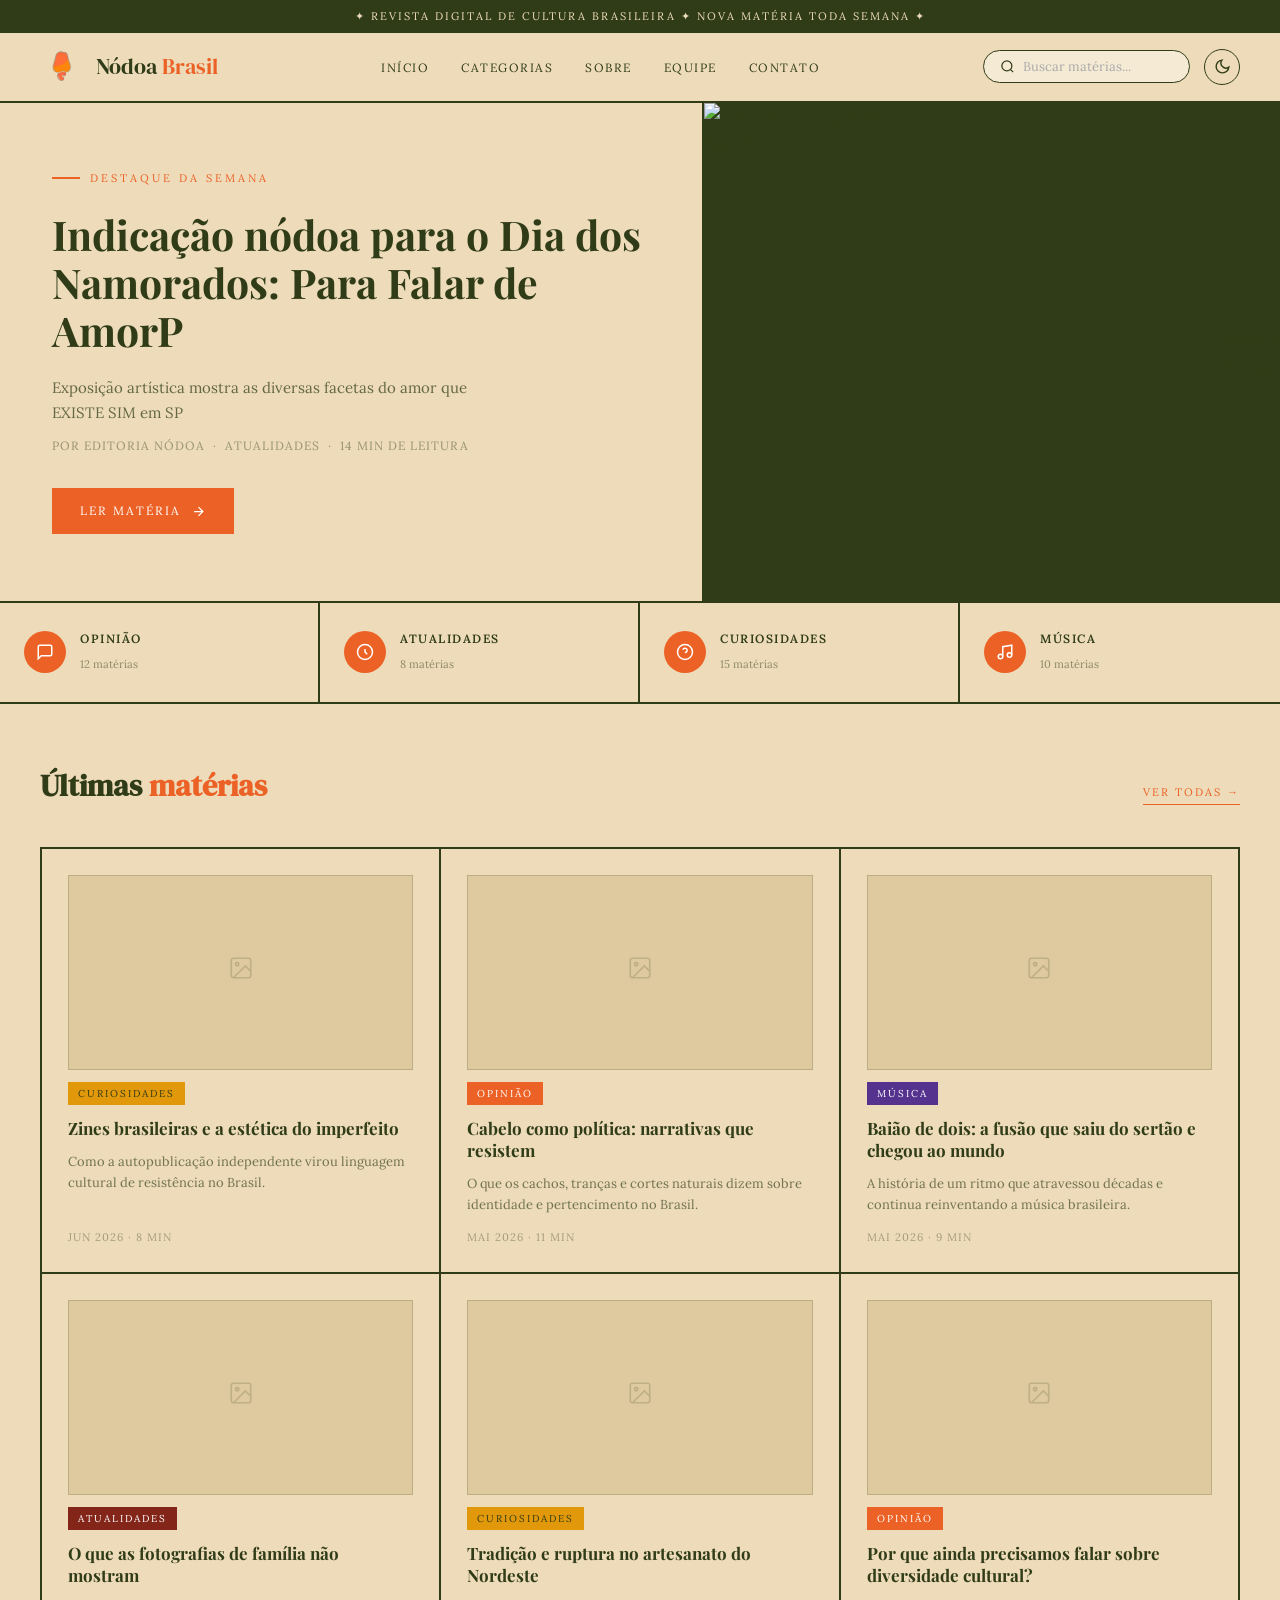
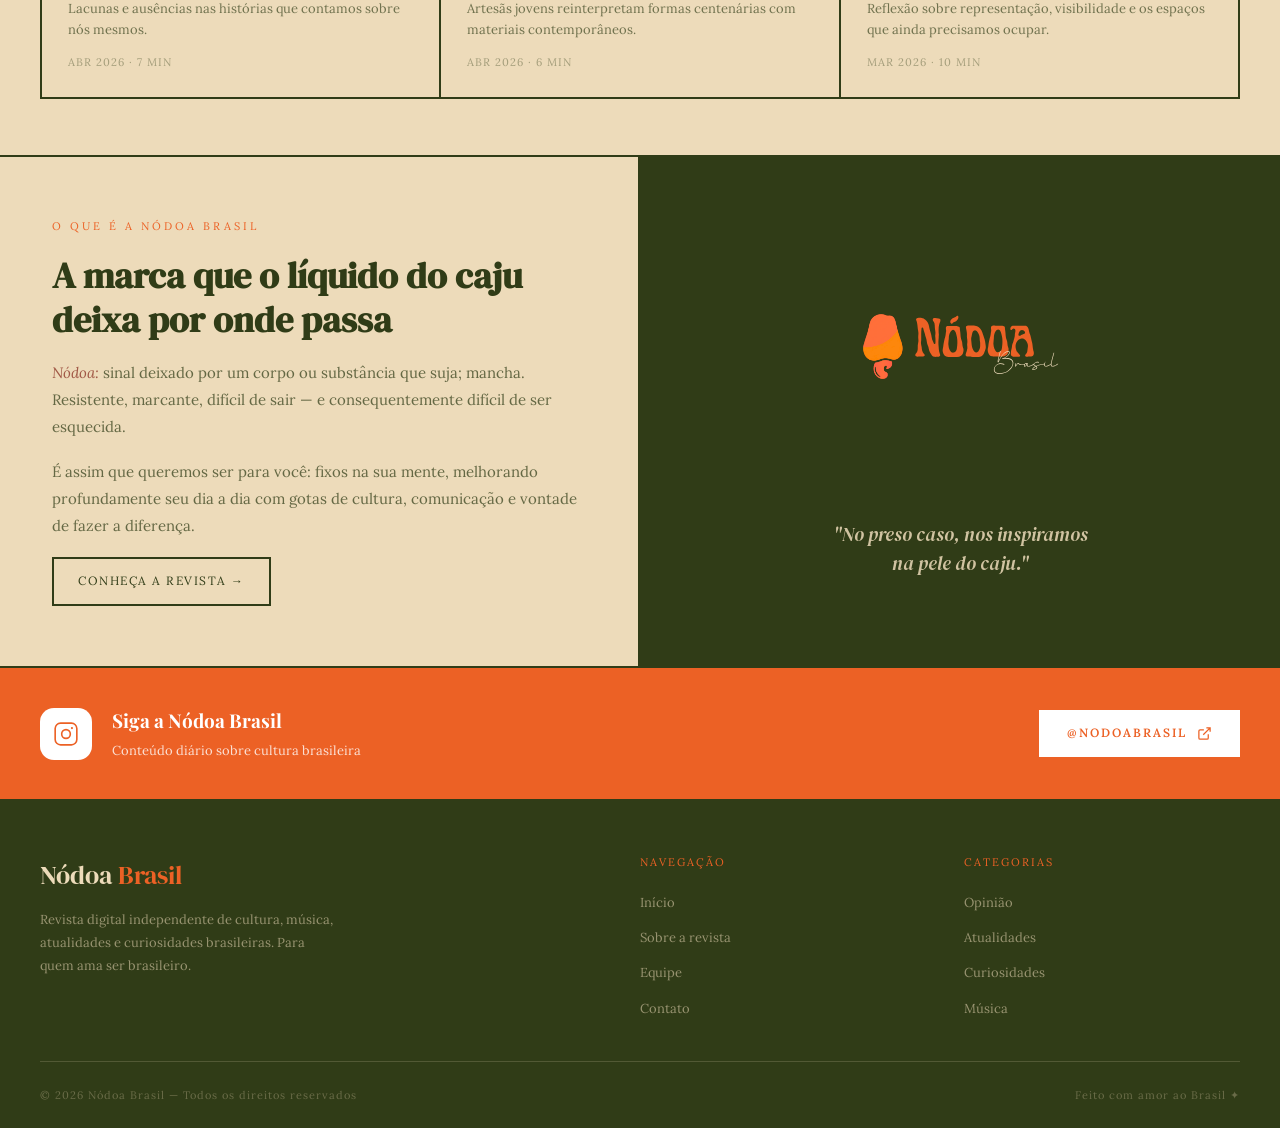
==== index.html @ c0ca0b56 "second" ====
<!DOCTYPE html>
<html lang="pt-BR">
<head>
  <meta charset="UTF-8" />
  <meta name="viewport" content="width=device-width, initial-scale=1.0" />
  <title>Nódoa Brasil</title>
  <meta name="description" content="Nódoa Brasil — revista digital de cultura, música, atualidades e curiosidades brasileiras." />

  <link rel="preconnect" href="https://fonts.googleapis.com" />
  <link rel="preconnect" href="https://fonts.gstatic.com" crossorigin />
  <link href="https://fonts.googleapis.com/css2?family=Playfair+Display:ital,wght@0,700;1,400&family=DM+Serif+Display:ital@0;1&family=Lora:ital,wght@0,400;0,600;1,400&display=swap" rel="stylesheet" />

  <style>
    :root {
      --creme:     #eddbba;
      --verde:     #303c17;
      --laranja:   #ec6125;
      --vinho:     #832519;
      --mostarda:  #e2980b;
      --roxo:      #54328e;
      --card-bg:   #f5ead4;
      --creme-esc: #dfc99e;

      --bg:   var(--creme);
      --text: var(--verde);

      --font-display: 'DM Serif Display', serif;
      --font-title:   'Playfair Display', serif;
      --font-body:    'Lora', serif;
    }

    [data-theme="dark"] {
      --bg:      #1a1f0e;
      --text:    #eddbba;
      --card-bg: #252b14;
      --creme-esc: #2e3518;
    }

    *, *::before, *::after { box-sizing: border-box; margin: 0; padding: 0; }
    html { scroll-behavior: smooth; }

    body {
      background: var(--bg);
      color: var(--text);
      font-family: var(--font-body);
      line-height: 1.7;
      transition: background 0.3s, color 0.3s;
    }

    a { color: inherit; text-decoration: none; }
    img { max-width: 100%; display: block; }

    /* ── TOP BAR ── */
    .top-bar {
      background: var(--verde);
      color: var(--creme);
      text-align: center;
      padding: 7px 20px;
      font-size: 11px;
      letter-spacing: 2px;
      text-transform: uppercase;
    }
    [data-theme="dark"] .top-bar { background: #0d1008; }

    /* ── NAVBAR ── */
    .navbar {
      background: var(--bg);
      border-bottom: 2px solid var(--verde);
      padding: 0 40px;
      height: 70px;
      display: flex;
      align-items: center;
      justify-content: space-between;
      position: sticky;
      top: 0;
      z-index: 100;
      transition: background 0.3s;
    }

    .nav-logo {
      display: flex;
      align-items: center;
      gap: 12px;
    }

    .nav-logo svg { width: 42px; height: 42px; flex-shrink: 0; }

    .nav-logo-text {
      font-family: var(--font-display);
      font-size: 22px;
      color: var(--text);
      transition: color 0.3s;
    }
    .nav-logo-text span { color: var(--laranja); }

    .nav-links {
      display: flex;
      gap: 32px;
      list-style: none;
    }
    .nav-links a {
      font-size: 12px;
      letter-spacing: 1.5px;
      text-transform: uppercase;
      color: var(--text);
      position: relative;
      padding-bottom: 3px;
      transition: color 0.2s;
    }
    .nav-links a::after {
      content: '';
      position: absolute;
      bottom: 0; left: 0;
      width: 0; height: 2px;
      background: var(--laranja);
      transition: width 0.3s;
    }
    .nav-links a:hover { color: var(--laranja); }
    .nav-links a:hover::after { width: 100%; }

    .nav-right { display: flex; align-items: center; gap: 14px; }

    .search-wrap {
      display: flex;
      align-items: center;
      gap: 8px;
      background: var(--card-bg);
      border: 1.5px solid var(--verde);
      border-radius: 24px;
      padding: 7px 16px;
      transition: border-color 0.2s;
    }
    .search-wrap:focus-within { border-color: var(--laranja); }
    .search-wrap svg { width: 15px; height: 15px; stroke: var(--text); flex-shrink: 0; }
    .search-wrap input {
      background: transparent;
      border: none;
      outline: none;
      font-family: var(--font-body);
      font-size: 13px;
      color: var(--text);
      width: 150px;
    }
    .search-wrap input::placeholder { color: #aaa; }

    .theme-btn {
      background: none;
      border: 1.5px solid var(--text);
      border-radius: 50%;
      width: 36px; height: 36px;
      display: flex; align-items: center; justify-content: center;
      cursor: pointer;
      color: var(--text);
      transition: background 0.2s, color 0.2s;
    }
    .theme-btn:hover { background: var(--verde); color: var(--creme); border-color: var(--verde); }
    [data-theme="dark"] .theme-btn:hover { background: var(--creme); color: var(--verde); border-color: var(--creme); }

    /* ── HERO ── */
    .hero {
      display: grid;
      grid-template-columns: 55% 45%;
      border-bottom: 2px solid var(--verde);
      min-height: 500px;
    }

    .hero-content {
      padding: 64px 52px;
      display: flex;
      flex-direction: column;
      justify-content: center;
      border-right: 2px solid var(--verde);
    }

    .hero-tag {
      display: inline-flex;
      align-items: center;
      gap: 10px;
      font-size: 11px;
      letter-spacing: 3px;
      text-transform: uppercase;
      color: var(--laranja);
      margin-bottom: 22px;
    }
    .hero-tag::before {
      content: '';
      width: 28px; height: 2px;
      background: var(--laranja);
      display: block;
    }

    .hero-title {
      font-family: var(--font-title);
      font-size: clamp(26px, 3.2vw, 44px);
      font-weight: 700;
      line-height: 1.18;
      margin-bottom: 20px;
    }

    .hero-excerpt {
      font-size: 15px;
      opacity: 0.72;
      max-width: 460px;
      margin-bottom: 10px;
    }

    .hero-meta {
      font-size: 12px;
      letter-spacing: 1px;
      text-transform: uppercase;
      opacity: 0.45;
      margin-bottom: 32px;
    }

    .btn-ler {
      display: inline-flex;
      align-items: center;
      gap: 10px;
      background: var(--laranja);
      color: #fff;
      font-size: 12px;
      letter-spacing: 2px;
      text-transform: uppercase;
      padding: 13px 28px;
      align-self: flex-start;
      transition: background 0.2s, transform 0.15s;
    }
    .btn-ler svg { width: 15px; height: 15px; stroke: #fff; transition: transform 0.2s; }
    .btn-ler:hover { background: var(--vinho); transform: translateY(-2px); }
    .btn-ler:hover svg { transform: translateX(4px); }

    .hero-image {
      background: var(--verde);
      display: flex;
      align-items: center;
      justify-content: center;
      min-height: 380px;
      overflow: hidden;
      position: relative;
    }
    .hero-image img { width: 100%; height: 100%; object-fit: cover; }
    .hero-placeholder {
      display: flex;
      flex-direction: column;
      align-items: center;
      gap: 10px;
      color: var(--creme);
      opacity: 0.25;
      font-size: 12px;
      letter-spacing: 1px;
    }
    .hero-placeholder svg { width: 44px; height: 44px; stroke: currentColor; }

    /* ── CATEGORIAS ── */
    .categorias {
      display: grid;
      grid-template-columns: repeat(4, 1fr);
      border-bottom: 2px solid var(--verde);
    }

    .cat-item {
      display: flex;
      align-items: center;
      gap: 14px;
      padding: 26px 24px;
      border-right: 2px solid var(--verde);
      transition: background 0.2s, color 0.2s;
      cursor: pointer;
    }
    .cat-item:last-child { border-right: none; }
    .cat-item:hover { background: var(--verde); color: var(--creme); }
    .cat-item:hover .cat-icon { background: var(--laranja); }

    .cat-icon {
      width: 42px; height: 42px;
      border-radius: 50%;
      background: var(--laranja);
      display: flex; align-items: center; justify-content: center;
      flex-shrink: 0;
      transition: background 0.2s;
    }
    .cat-icon svg { width: 18px; height: 18px; stroke: #fff; fill: none; }

    .cat-nome {
      font-size: 12px;
      font-weight: 600;
      letter-spacing: 1.5px;
      text-transform: uppercase;
      display: block;
    }
    .cat-qtd { font-size: 11px; opacity: 0.5; }

    /* ── GRID MATÉRIAS ── */
    .materias-sec {
      padding: 56px 40px;
      border-bottom: 2px solid var(--verde);
    }

    .sec-header {
      display: flex;
      align-items: baseline;
      justify-content: space-between;
      margin-bottom: 36px;
    }
    .sec-title {
      font-family: var(--font-display);
      font-size: 30px;
    }
    .sec-title span { color: var(--laranja); }
    .sec-ver {
      font-size: 11px;
      letter-spacing: 2px;
      text-transform: uppercase;
      color: var(--laranja);
      border-bottom: 1px solid var(--laranja);
      padding-bottom: 2px;
    }
    .sec-ver:hover { color: var(--vinho); border-color: var(--vinho); }

    .grid-materias {
      display: grid;
      grid-template-columns: repeat(3, 1fr);
      gap: 2px;
      background: var(--verde);
      border: 2px solid var(--verde);
    }

    .card {
      background: var(--bg);
      padding: 26px;
      display: flex;
      flex-direction: column;
      gap: 12px;
      transition: background 0.2s;
    }
    .card:hover { background: var(--card-bg); }

    .card-img {
      width: 100%;
      aspect-ratio: 16/9;
      background: var(--creme-esc);
      border: 1.5px solid rgba(48,60,23,0.2);
      display: flex; align-items: center; justify-content: center;
      overflow: hidden;
    }
    [data-theme="dark"] .card-img { border-color: #3a4520; }
    .card-img img { width: 100%; height: 100%; object-fit: cover; }
    .card-img-ph { opacity: 0.18; }
    .card-img-ph svg { width: 26px; height: 26px; stroke: var(--text); }

    .tag {
      display: inline-block;
      font-size: 10px;
      letter-spacing: 2px;
      text-transform: uppercase;
      padding: 3px 10px;
      align-self: flex-start;
    }
    .tag-op  { background: var(--laranja);  color: #fff; }
    .tag-at  { background: var(--vinho);    color: #fff; }
    .tag-cu  { background: var(--mostarda); color: var(--verde); }
    .tag-mu  { background: var(--roxo);     color: #fff; }

    .card-titulo {
      font-family: var(--font-title);
      font-size: 17px;
      font-weight: 700;
      line-height: 1.3;
    }
    .card-exc {
      font-size: 13px;
      opacity: 0.65;
      line-height: 1.65;
    }
    .card-meta {
      font-size: 11px;
      letter-spacing: 1px;
      text-transform: uppercase;
      opacity: 0.38;
      margin-top: auto;
    }

    /* ── SOBRE ── */
    .sobre-sec {
      display: grid;
      grid-template-columns: 1fr 1fr;
      border-bottom: 2px solid var(--verde);
    }

    .sobre-content {
      padding: 60px 52px;
      border-right: 2px solid var(--verde);
      display: flex;
      flex-direction: column;
      justify-content: center;
      gap: 18px;
    }

    .sobre-label {
      font-size: 11px;
      letter-spacing: 3px;
      text-transform: uppercase;
      color: var(--laranja);
    }

    .sobre-titulo {
      font-family: var(--font-display);
      font-size: clamp(24px, 2.8vw, 36px);
      line-height: 1.22;
    }

    .sobre-texto {
      font-size: 15px;
      line-height: 1.8;
      opacity: 0.72;
    }
    .sobre-texto em { font-style: italic; color: var(--vinho); opacity: 1; }

    .btn-sobre {
      display: inline-flex;
      align-items: center;
      gap: 8px;
      border: 2px solid var(--verde);
      color: var(--text);
      font-size: 12px;
      letter-spacing: 1.5px;
      text-transform: uppercase;
      padding: 12px 24px;
      align-self: flex-start;
      transition: background 0.2s, color 0.2s;
    }
    .btn-sobre:hover { background: var(--verde); color: var(--creme); }

    .sobre-visual {
      background: var(--verde);
      display: flex;
      align-items: center;
      justify-content: center;
      padding: 56px;
      flex-direction: column;
      gap: 24px;
    }

    .caju-grande { width: 130px; }

    .sobre-frase {
      font-family: var(--font-display);
      font-style: italic;
      font-size: 19px;
      color: var(--creme);
      text-align: center;
      max-width: 280px;
      line-height: 1.5;
      opacity: 0.85;
    }

    /* ── INSTAGRAM ── */
    .insta-sec {
      background: var(--laranja);
      padding: 36px 40px;
      display: flex;
      align-items: center;
      justify-content: space-between;
      border-bottom: 2px solid var(--verde);
    }

    .insta-esq {
      display: flex;
      align-items: center;
      gap: 20px;
    }

    .insta-icone {
      width: 52px; height: 52px;
      background: #fff;
      border-radius: 14px;
      display: flex; align-items: center; justify-content: center;
      flex-shrink: 0;
    }
    .insta-icone svg { width: 26px; height: 26px; stroke: var(--laranja); fill: none; }

    .insta-titulo {
      font-family: var(--font-title);
      font-size: 19px;
      color: #fff;
      display: block;
    }
    .insta-sub {
      font-size: 13px;
      color: rgba(255,255,255,0.8);
    }

    .btn-insta {
      display: inline-flex;
      align-items: center;
      gap: 10px;
      background: #fff;
      color: var(--laranja);
      font-size: 12px;
      font-weight: 600;
      letter-spacing: 2px;
      text-transform: uppercase;
      padding: 13px 28px;
      transition: background 0.2s, color 0.2s;
    }
    .btn-insta svg { width: 15px; height: 15px; stroke: currentColor; }
    .btn-insta:hover { background: var(--verde); color: #fff; }

    /* ── FOOTER ── */
    footer {
      background: var(--verde);
      color: var(--creme);
      padding: 52px 40px 24px;
    }

    .footer-grid {
      display: grid;
      grid-template-columns: 2fr 1fr 1fr;
      gap: 48px;
      padding-bottom: 40px;
      border-bottom: 1px solid rgba(237,219,186,0.18);
      margin-bottom: 24px;
    }

    .footer-logo {
      font-family: var(--font-display);
      font-size: 26px;
      margin-bottom: 12px;
    }
    .footer-logo span { color: var(--laranja); }

    .footer-desc {
      font-size: 13px;
      color: rgba(237,219,186,0.55);
      line-height: 1.75;
      max-width: 300px;
    }

    .footer-col h4 {
      font-size: 11px;
      letter-spacing: 2px;
      text-transform: uppercase;
      color: var(--laranja);
      margin-bottom: 16px;
      font-weight: normal;
    }

    .footer-col ul { list-style: none; display: flex; flex-direction: column; gap: 8px; }
    .footer-col a { font-size: 13px; color: rgba(237,219,186,0.55); transition: color 0.2s; }
    .footer-col a:hover { color: var(--creme); }

    .footer-bottom {
      display: flex;
      justify-content: space-between;
      font-size: 11px;
      color: rgba(237,219,186,0.3);
      letter-spacing: 1px;
    }

    /* ── ANIMAÇÕES ── */
    .fadein {
      opacity: 0;
      transform: translateY(18px);
      animation: up 0.55s ease forwards;
    }
    .fadein:nth-child(2) { animation-delay: 0.1s; }
    .fadein:nth-child(3) { animation-delay: 0.2s; }
    .fadein:nth-child(4) { animation-delay: 0.3s; }
    .fadein:nth-child(5) { animation-delay: 0.4s; }
    .fadein:nth-child(6) { animation-delay: 0.5s; }

    @keyframes up { to { opacity:1; transform: translateY(0); } }

    /* ── RESPONSIVO ── */
    @media (max-width: 860px) {
      .navbar { padding: 0 20px; }
      .nav-links { display: none; }
      .hero { grid-template-columns: 1fr; }
      .hero-content { border-right: none; border-bottom: 2px solid var(--verde); padding: 40px 24px; }
      .hero-image { min-height: 260px; }
      .categorias { grid-template-columns: 1fr 1fr; }
      .cat-item:nth-child(2) { border-right: none; }
      .cat-item:nth-child(3) { border-top: 2px solid var(--verde); }
      .cat-item:nth-child(4) { border-top: 2px solid var(--verde); border-right: none; }
      .materias-sec { padding: 40px 20px; }
      .grid-materias { grid-template-columns: 1fr; }
      .sobre-sec { grid-template-columns: 1fr; }
      .sobre-content { border-right: none; border-bottom: 2px solid var(--verde); padding: 40px 24px; }
      .sobre-visual { padding: 40px; }
      .insta-sec { flex-direction: column; gap: 20px; text-align: center; }
      .insta-esq { flex-direction: column; }
      .footer-grid { grid-template-columns: 1fr; gap: 28px; }
      .footer-bottom { flex-direction: column; gap: 6px; }
    }
  </style>
</head>

<body>

  <div class="top-bar">✦ Revista digital de cultura brasileira ✦ Nova matéria toda semana ✦</div>

  <nav class="navbar" role="navigation" aria-label="Navegação principal">
    <a href="index.html" class="nav-logo" aria-label="Nódoa Brasil — página inicial">
      <img src="logo-caju.svg" alt="" aria-hidden="true" width="44" height="44" style="border-radius:7px; flex-shrink:0;" />
      <span class="nav-logo-text">Nódoa <span>Brasil</span></span>
    </a>

    <ul class="nav-links">
      <li><a href="index.html">Início</a></li>
      <li><a href="categorias.html">Categorias</a></li>
      <li><a href="sobre.html">Sobre</a></li>
      <li><a href="equipe.html">Equipe</a></li>
      <li><a href="contato.html">Contato</a></li>
    </ul>

    <div class="nav-right">
      <div class="search-wrap" role="search">
        <svg viewBox="0 0 24 24" fill="none" stroke-width="2" aria-hidden="true"><circle cx="11" cy="11" r="8"/><path d="M21 21l-4.35-4.35"/></svg>
        <input type="search" placeholder="Buscar matérias..." aria-label="Buscar matérias" id="searchInput" />
      </div>
      <button class="theme-btn" id="themeBtn" aria-label="Alternar modo claro e escuro">
        <svg id="themeIcon" viewBox="0 0 24 24" fill="none" width="17" height="17" stroke="currentColor" stroke-width="2" aria-hidden="true">
          <path d="M21 12.79A9 9 0 1111.21 3 7 7 0 0021 12.79z"/>
        </svg>
      </button>
    </div>
  </nav>

  <main>

    <!-- HERO -->
    <section class="hero" aria-label="Matéria em destaque">
      <div class="hero-content">
        <span class="hero-tag">Destaque da semana</span>
        <h1 class="hero-title">Indicação nódoa para o Dia dos Namorados: Para Falar de AmorP</h1>
        <p class="hero-excerpt">Exposição artística mostra as diversas facetas do amor que EXISTE SIM em SP</p>
        <p class="hero-meta">Por Editoria Nódoa &nbsp;·&nbsp; Atualidades &nbsp;·&nbsp; 14 min de leitura</p>
        <a href="materia.html" class="btn-ler">
          Ler matéria
          <svg viewBox="0 0 24 24" fill="none" stroke-width="2" aria-hidden="true"><path d="M5 12h14M12 5l7 7-7 7"/></svg>
        </a>
      </div>
      <div class="hero-image" aria-label="Imagem da matéria destaque">
        <!--
          Para adicionar sua imagem, substitua o bloco abaixo por:
          <img src="imagens/destaque.jpg" alt="Descrição da imagem" />
        -->
        <img src="exposicao.jpg" alt="Obra flutuante presente na Exposição" />
          <svg viewBox="0 0 24 24" fill="none" stroke-width="1.5"><rect x="3" y="3" width="18" height="18" rx="2"/><circle cx="8.5" cy="8.5" r="1.5"/><path d="M21 15l-5-5L5 21"/></svg>
          <span>Imagem de capa</span>
        </div>
      </div>
    </section>

    <!-- CATEGORIAS -->
    <nav class="categorias" aria-label="Categorias">
      <a href="categoria-opiniao.html" class="cat-item">
        <div class="cat-icon" aria-hidden="true">
          <svg viewBox="0 0 24 24" stroke-width="2"><path d="M21 15a2 2 0 01-2 2H7l-4 4V5a2 2 0 012-2h14a2 2 0 012 2z"/></svg>
        </div>
        <div>
          <span class="cat-nome">Opinião</span>
          <span class="cat-qtd">12 matérias</span>
        </div>
      </a>
      <a href="categoria-atualidades.html" class="cat-item">
        <div class="cat-icon" aria-hidden="true">
          <svg viewBox="0 0 24 24" stroke-width="2"><circle cx="12" cy="12" r="10"/><path d="M12 8v4l3 3"/></svg>
        </div>
        <div>
          <span class="cat-nome">Atualidades</span>
          <span class="cat-qtd">8 matérias</span>
        </div>
      </a>
      <a href="categoria-curiosidades.html" class="cat-item">
        <div class="cat-icon" aria-hidden="true">
          <svg viewBox="0 0 24 24" stroke-width="2"><circle cx="12" cy="12" r="10"/><path d="M9.09 9a3 3 0 015.83 1c0 2-3 3-3 3M12 17h.01"/></svg>
        </div>
        <div>
          <span class="cat-nome">Curiosidades</span>
          <span class="cat-qtd">15 matérias</span>
        </div>
      </a>
      <a href="categoria-musica.html" class="cat-item">
        <div class="cat-icon" aria-hidden="true">
          <svg viewBox="0 0 24 24" stroke-width="2"><path d="M9 18V5l12-2v13"/><circle cx="6" cy="18" r="3"/><circle cx="18" cy="16" r="3"/></svg>
        </div>
        <div>
          <span class="cat-nome">Música</span>
          <span class="cat-qtd">10 matérias</span>
        </div>
      </a>
    </nav>

    <!-- GRID DE MATÉRIAS -->
    <section class="materias-sec" aria-label="Últimas matérias">
      <div class="sec-header">
        <h2 class="sec-title">Últimas <span>matérias</span></h2>
        <a href="arquivo.html" class="sec-ver">Ver todas →</a>
      </div>
      <div class="grid-materias">

        <a href="materia.html" class="card fadein">
          <div class="card-img" aria-hidden="true">
            <!-- <img src="imagens/zines.jpg" alt="Zines espalhadas sobre mesa" /> -->
            <div class="card-img-ph"><svg viewBox="0 0 24 24" fill="none" stroke-width="1.5"><rect x="3" y="3" width="18" height="18" rx="2"/><circle cx="8.5" cy="8.5" r="1.5"/><path d="M21 15l-5-5L5 21"/></svg></div>
          </div>
          <span class="tag tag-cu">Curiosidades</span>
          <h3 class="card-titulo">Zines brasileiras e a estética do imperfeito</h3>
          <p class="card-exc">Como a autopublicação independente virou linguagem cultural de resistência no Brasil.</p>
          <p class="card-meta">Jun 2026 · 8 min</p>
        </a>

        <a href="materia.html" class="card fadein">
          <div class="card-img" aria-hidden="true">
            <div class="card-img-ph"><svg viewBox="0 0 24 24" fill="none" stroke-width="1.5"><rect x="3" y="3" width="18" height="18" rx="2"/><circle cx="8.5" cy="8.5" r="1.5"/><path d="M21 15l-5-5L5 21"/></svg></div>
          </div>
          <span class="tag tag-op">Opinião</span>
          <h3 class="card-titulo">Cabelo como política: narrativas que resistem</h3>
          <p class="card-exc">O que os cachos, tranças e cortes naturais dizem sobre identidade e pertencimento no Brasil.</p>
          <p class="card-meta">Mai 2026 · 11 min</p>
        </a>

        <a href="materia.html" class="card fadein">
          <div class="card-img" aria-hidden="true">
            <div class="card-img-ph"><svg viewBox="0 0 24 24" fill="none" stroke-width="1.5"><rect x="3" y="3" width="18" height="18" rx="2"/><circle cx="8.5" cy="8.5" r="1.5"/><path d="M21 15l-5-5L5 21"/></svg></div>
          </div>
          <span class="tag tag-mu">Música</span>
          <h3 class="card-titulo">Baião de dois: a fusão que saiu do sertão e chegou ao mundo</h3>
          <p class="card-exc">A história de um ritmo que atravessou décadas e continua reinventando a música brasileira.</p>
          <p class="card-meta">Mai 2026 · 9 min</p>
        </a>

        <a href="materia.html" class="card fadein">
          <div class="card-img" aria-hidden="true">
            <div class="card-img-ph"><svg viewBox="0 0 24 24" fill="none" stroke-width="1.5"><rect x="3" y="3" width="18" height="18" rx="2"/><circle cx="8.5" cy="8.5" r="1.5"/><path d="M21 15l-5-5L5 21"/></svg></div>
          </div>
          <span class="tag tag-at">Atualidades</span>
          <h3 class="card-titulo">O que as fotografias de família não mostram</h3>
          <p class="card-exc">Lacunas e ausências nas histórias que contamos sobre nós mesmos.</p>
          <p class="card-meta">Abr 2026 · 7 min</p>
        </a>

        <a href="materia.html" class="card fadein">
          <div class="card-img" aria-hidden="true">
            <div class="card-img-ph"><svg viewBox="0 0 24 24" fill="none" stroke-width="1.5"><rect x="3" y="3" width="18" height="18" rx="2"/><circle cx="8.5" cy="8.5" r="1.5"/><path d="M21 15l-5-5L5 21"/></svg></div>
          </div>
          <span class="tag tag-cu">Curiosidades</span>
          <h3 class="card-titulo">Tradição e ruptura no artesanato do Nordeste</h3>
          <p class="card-exc">Artesãs jovens reinterpretam formas centenárias com materiais contemporâneos.</p>
          <p class="card-meta">Abr 2026 · 6 min</p>
        </a>

        <a href="materia.html" class="card fadein">
          <div class="card-img" aria-hidden="true">
            <div class="card-img-ph"><svg viewBox="0 0 24 24" fill="none" stroke-width="1.5"><rect x="3" y="3" width="18" height="18" rx="2"/><circle cx="8.5" cy="8.5" r="1.5"/><path d="M21 15l-5-5L5 21"/></svg></div>
          </div>
          <span class="tag tag-op">Opinião</span>
          <h3 class="card-titulo">Por que ainda precisamos falar sobre diversidade cultural?</h3>
          <p class="card-exc">Reflexão sobre representação, visibilidade e os espaços que ainda precisamos ocupar.</p>
          <p class="card-meta">Mar 2026 · 10 min</p>
        </a>

      </div>
    </section>

    <!-- SOBRE -->
    <section class="sobre-sec" aria-label="Sobre a Nódoa Brasil">
      <div class="sobre-content">
        <span class="sobre-label">O que é a Nódoa Brasil</span>
        <h2 class="sobre-titulo">A marca que o líquido do caju deixa por onde passa</h2>
        <p class="sobre-texto">
          <em>Nódoa:</em> sinal deixado por um corpo ou substância que suja; mancha. Resistente, marcante, difícil de sair — e consequentemente difícil de ser esquecida.
        </p>
        <p class="sobre-texto">
          É assim que queremos ser para você: fixos na sua mente, melhorando profundamente seu dia a dia com gotas de cultura, comunicação e vontade de fazer a diferença.
        </p>
        <a href="sobre.html" class="btn-sobre">Conheça a revista →</a>
      </div>
      <div class="sobre-visual" aria-hidden="true">
        <img src="logo-completo.svg" alt="Logo Nódoa Brasil" style="width:200px; max-width:100%;" />
        <p class="sobre-frase">"No preso caso, nos inspiramos na pele do caju."</p>
      </div>
    </section>

    <!-- INSTAGRAM -->
    <section class="insta-sec" aria-label="Instagram da Nódoa Brasil">
      <div class="insta-esq">
        <div class="insta-icone" aria-hidden="true">
          <svg viewBox="0 0 24 24" stroke-width="1.5">
            <rect x="2" y="2" width="20" height="20" rx="5"/>
            <circle cx="12" cy="12" r="4"/>
            <circle cx="17.5" cy="6.5" r="1" fill="#ec6125" stroke="none"/>
          </svg>
        </div>
        <div>
          <strong class="insta-titulo">Siga a Nódoa Brasil</strong>
          <span class="insta-sub">Conteúdo diário sobre cultura brasileira</span>
        </div>
      </div>
      <a href="https://instagram.com/nodoabrasil" target="_blank" rel="noopener noreferrer" class="btn-insta">
        @nodoabrasil
        <svg viewBox="0 0 24 24" fill="none" stroke-width="2" aria-hidden="true"><path d="M18 13v6a2 2 0 01-2 2H5a2 2 0 01-2-2V8a2 2 0 012-2h6M15 3h6v6M10 14L21 3"/></svg>
      </a>
    </section>

  </main>

  <!-- FOOTER -->
  <footer role="contentinfo">
    <div class="footer-grid">
      <div>
        <div class="footer-logo">Nódoa <span>Brasil</span></div>
        <p class="footer-desc">Revista digital independente de cultura, música, atualidades e curiosidades brasileiras. Para quem ama ser brasileiro.</p>
      </div>
      <div class="footer-col">
        <h4>Navegação</h4>
        <ul>
          <li><a href="index.html">Início</a></li>
          <li><a href="sobre.html">Sobre a revista</a></li>
          <li><a href="equipe.html">Equipe</a></li>
          <li><a href="contato.html">Contato</a></li>
        </ul>
      </div>
      <div class="footer-col">
        <h4>Categorias</h4>
        <ul>
          <li><a href="categoria-opiniao.html">Opinião</a></li>
          <li><a href="categoria-atualidades.html">Atualidades</a></li>
          <li><a href="categoria-curiosidades.html">Curiosidades</a></li>
          <li><a href="categoria-musica.html">Música</a></li>
        </ul>
      </div>
    </div>
    <div class="footer-bottom">
      <span>© 2026 Nódoa Brasil — Todos os direitos reservados</span>
      <span>Feito com amor ao Brasil ✦</span>
    </div>
  </footer>

  <script>
    // Modo escuro
    const btn = document.getElementById('themeBtn');
    const icon = document.getElementById('themeIcon');
    const moon = '<path d="M21 12.79A9 9 0 1111.21 3 7 7 0 0021 12.79z"/>';
    const sun  = '<circle cx="12" cy="12" r="5"/><line x1="12" y1="1" x2="12" y2="3"/><line x1="12" y1="21" x2="12" y2="23"/><line x1="4.22" y1="4.22" x2="5.64" y2="5.64"/><line x1="18.36" y1="18.36" x2="19.78" y2="19.78"/><line x1="1" y1="12" x2="3" y2="12"/><line x1="21" y1="12" x2="23" y2="12"/><line x1="4.22" y1="19.78" x2="5.64" y2="18.36"/><line x1="18.36" y1="5.64" x2="19.78" y2="4.22"/>';

    if (localStorage.getItem('nodoa-theme') === 'dark') {
      document.documentElement.setAttribute('data-theme', 'dark');
      icon.innerHTML = sun;
    }

    btn.addEventListener('click', () => {
      const dark = document.documentElement.getAttribute('data-theme') === 'dark';
      if (dark) {
        document.documentElement.removeAttribute('data-theme');
        icon.innerHTML = moon;
        localStorage.setItem('nodoa-theme', 'light');
      } else {
        document.documentElement.setAttribute('data-theme', 'dark');
        icon.innerHTML = sun;
        localStorage.setItem('nodoa-theme', 'dark');
      }
    });

    // Busca
    document.getElementById('searchInput').addEventListener('keydown', e => {
      if (e.key === 'Enter' && e.target.value.trim()) {
        window.location.href = `busca.html?q=${encodeURIComponent(e.target.value.trim())}`;
      }
    });
  </script>

</body>
</html>
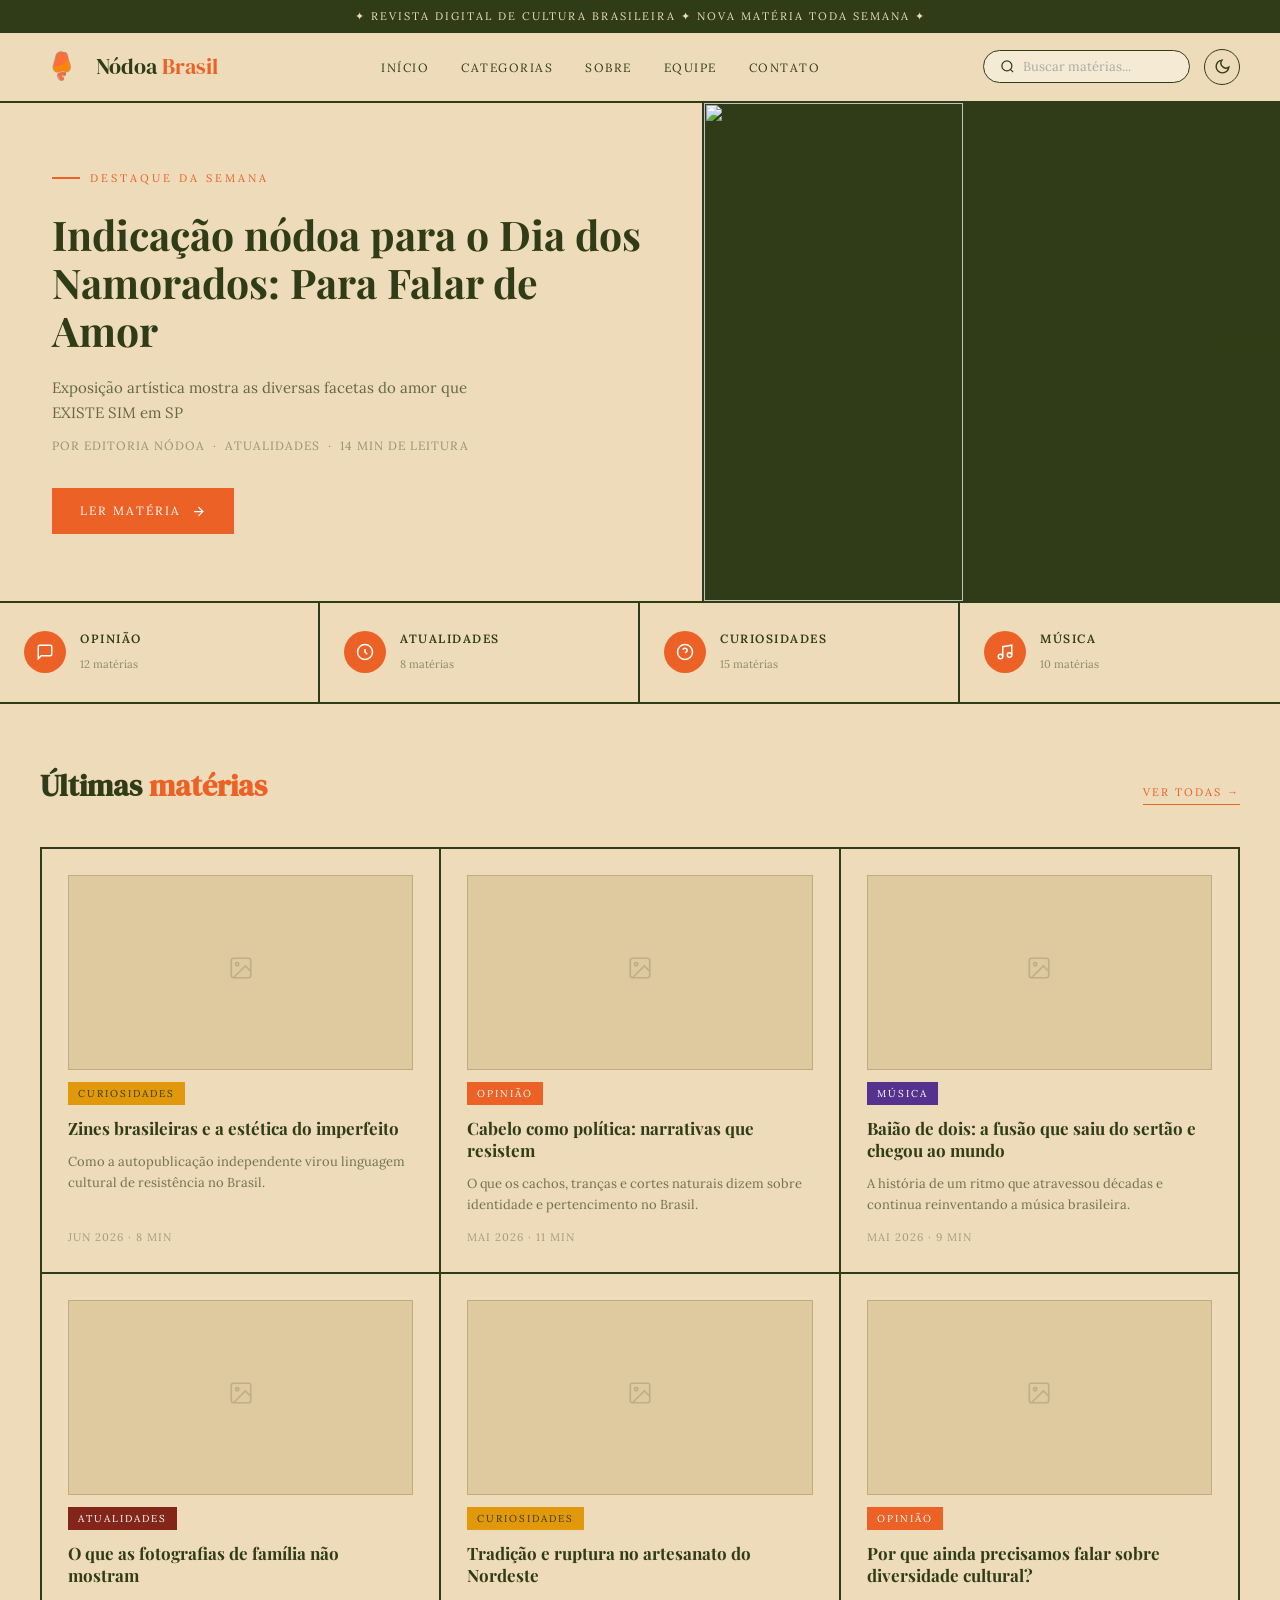
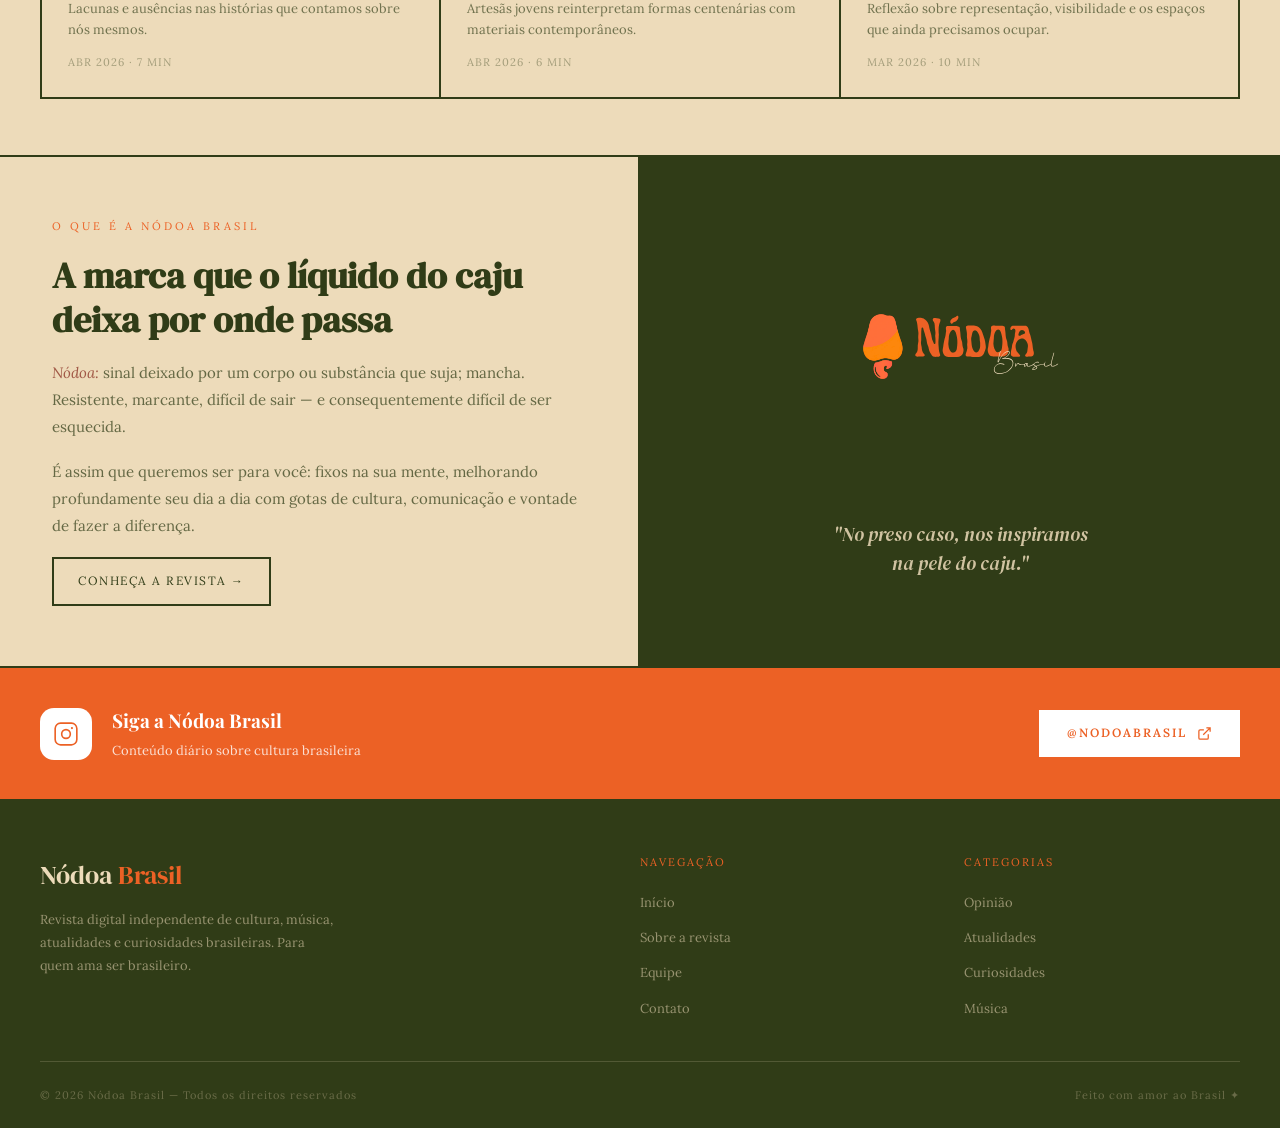
==== commit 6a822c4e: "Fix hero title and image alt attribute" ====
--- a/index.html
+++ b/index.html
@@ -632,7 +632,7 @@
     <section class="hero" aria-label="Matéria em destaque">
       <div class="hero-content">
         <span class="hero-tag">Destaque da semana</span>
-        <h1 class="hero-title">Indicação nódoa para o Dia dos Namorados: Para Falar de AmorP</h1>
+        <h1 class="hero-title">Indicação nódoa para o Dia dos Namorados: Para Falar de Amor</h1>
         <p class="hero-excerpt">Exposição artística mostra as diversas facetas do amor que EXISTE SIM em SP</p>
         <p class="hero-meta">Por Editoria Nódoa &nbsp;·&nbsp; Atualidades &nbsp;·&nbsp; 14 min de leitura</p>
         <a href="materia.html" class="btn-ler">
@@ -645,7 +645,7 @@
           Para adicionar sua imagem, substitua o bloco abaixo por:
           <img src="imagens/destaque.jpg" alt="Descrição da imagem" />
         -->
-        <img src="exposicao.jpg" alt="Obra flutuante presente na Exposição" />
+        <img src="exposicao.jpg" alt="" />
           <svg viewBox="0 0 24 24" fill="none" stroke-width="1.5"><rect x="3" y="3" width="18" height="18" rx="2"/><circle cx="8.5" cy="8.5" r="1.5"/><path d="M21 15l-5-5L5 21"/></svg>
           <span>Imagem de capa</span>
         </div>
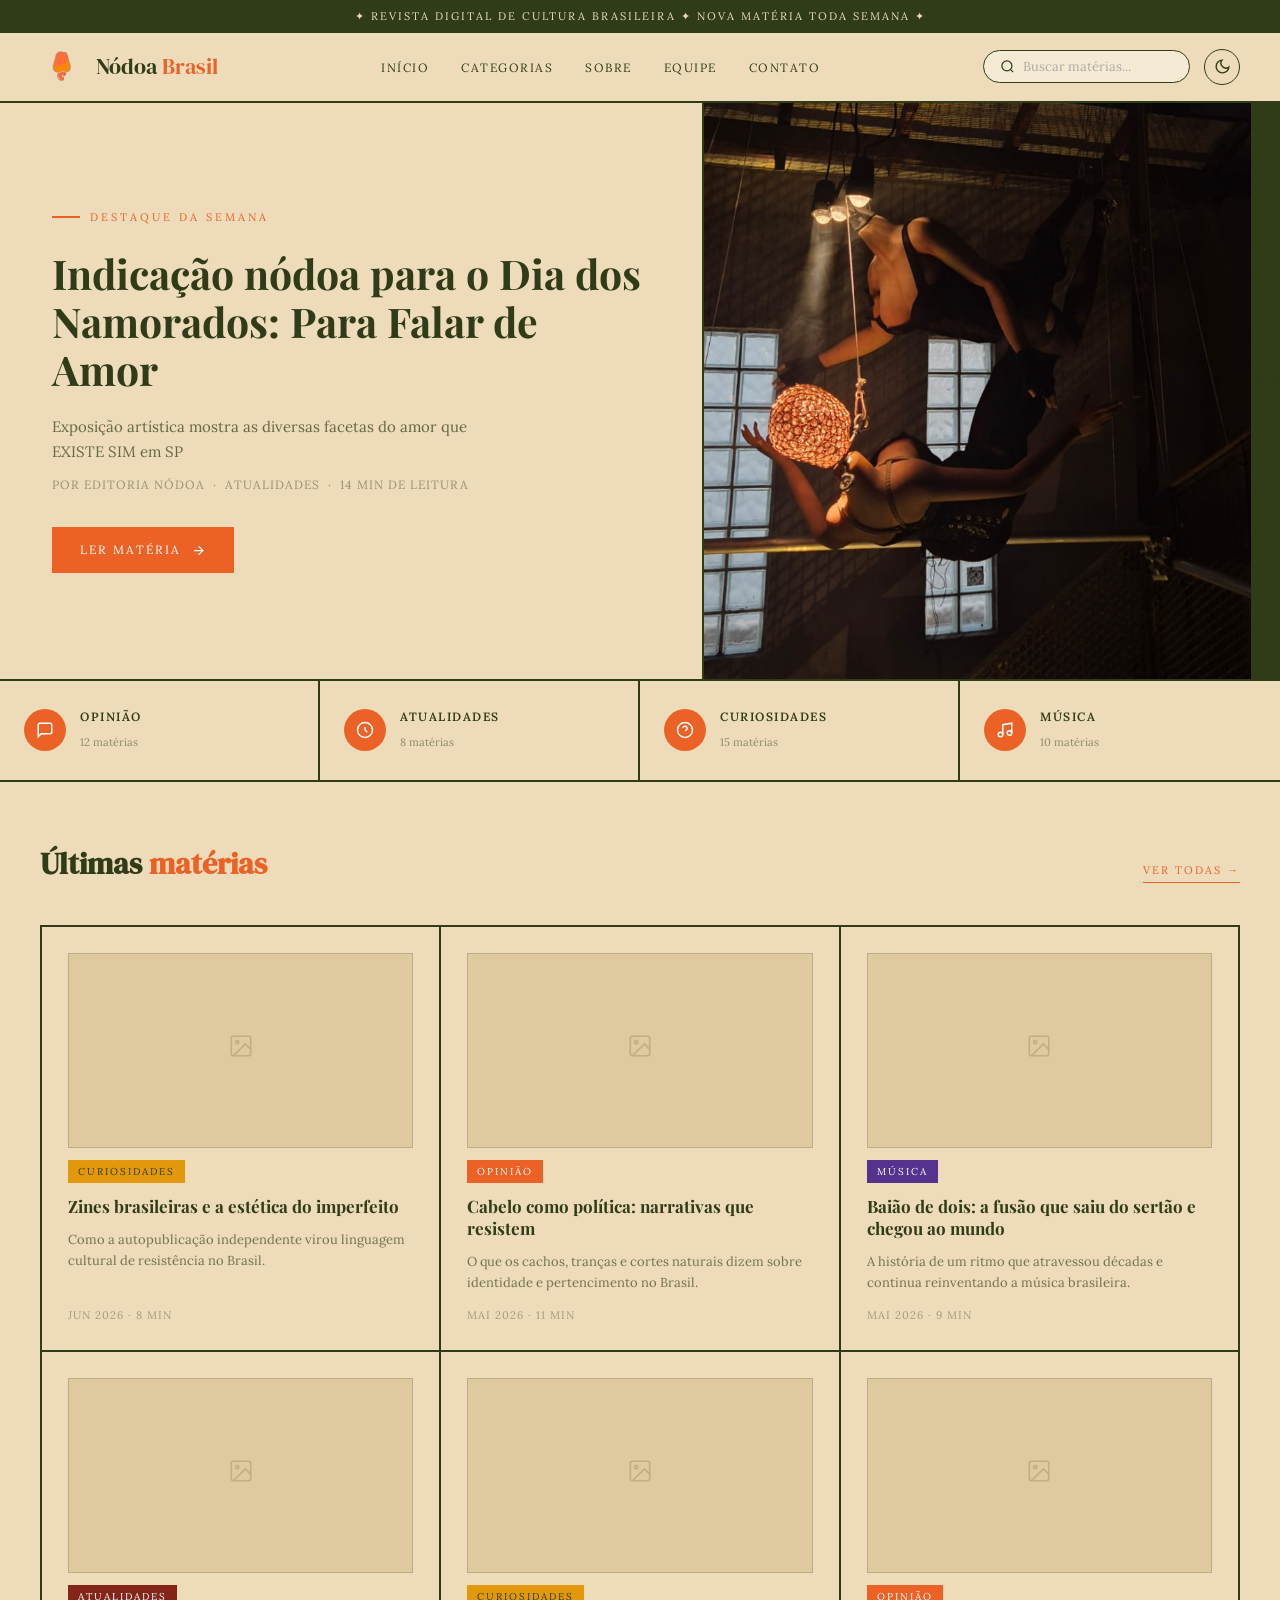
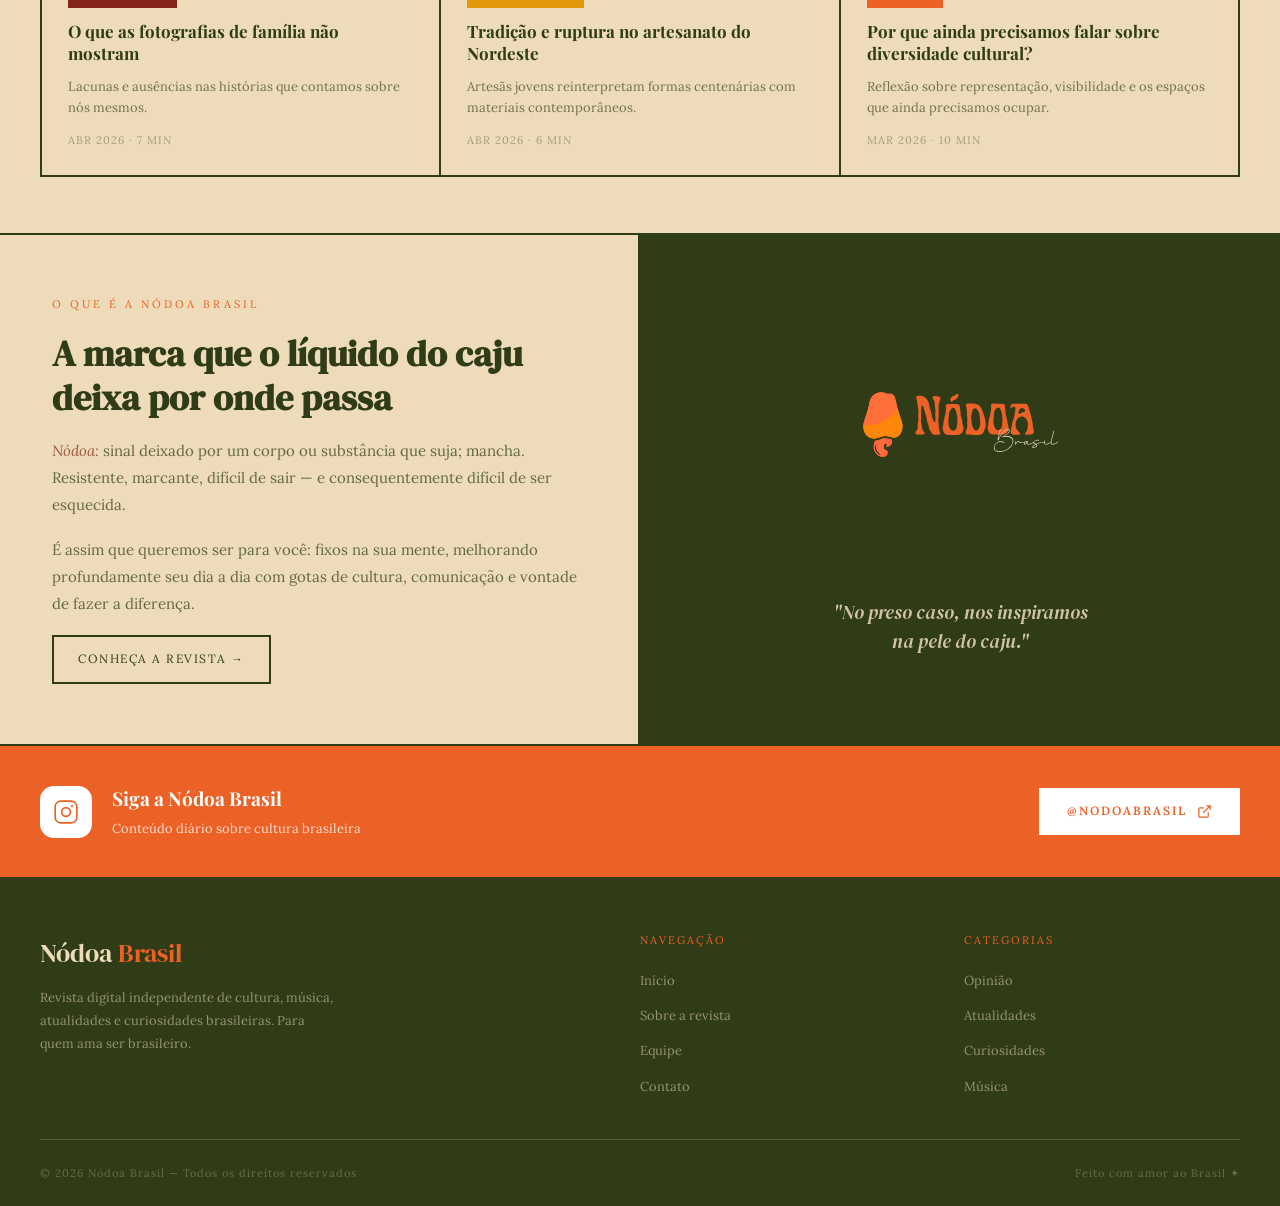
==== commit f4f9570b: "Update index.html" ====
--- a/index.html
+++ b/index.html
@@ -645,7 +645,7 @@
           Para adicionar sua imagem, substitua o bloco abaixo por:
           <img src="imagens/destaque.jpg" alt="Descrição da imagem" />
         -->
-        <img src="exposicao.jpg" alt="" />
+        <img src="exposicao.png" alt="" />
           <svg viewBox="0 0 24 24" fill="none" stroke-width="1.5"><rect x="3" y="3" width="18" height="18" rx="2"/><circle cx="8.5" cy="8.5" r="1.5"/><path d="M21 15l-5-5L5 21"/></svg>
           <span>Imagem de capa</span>
         </div>
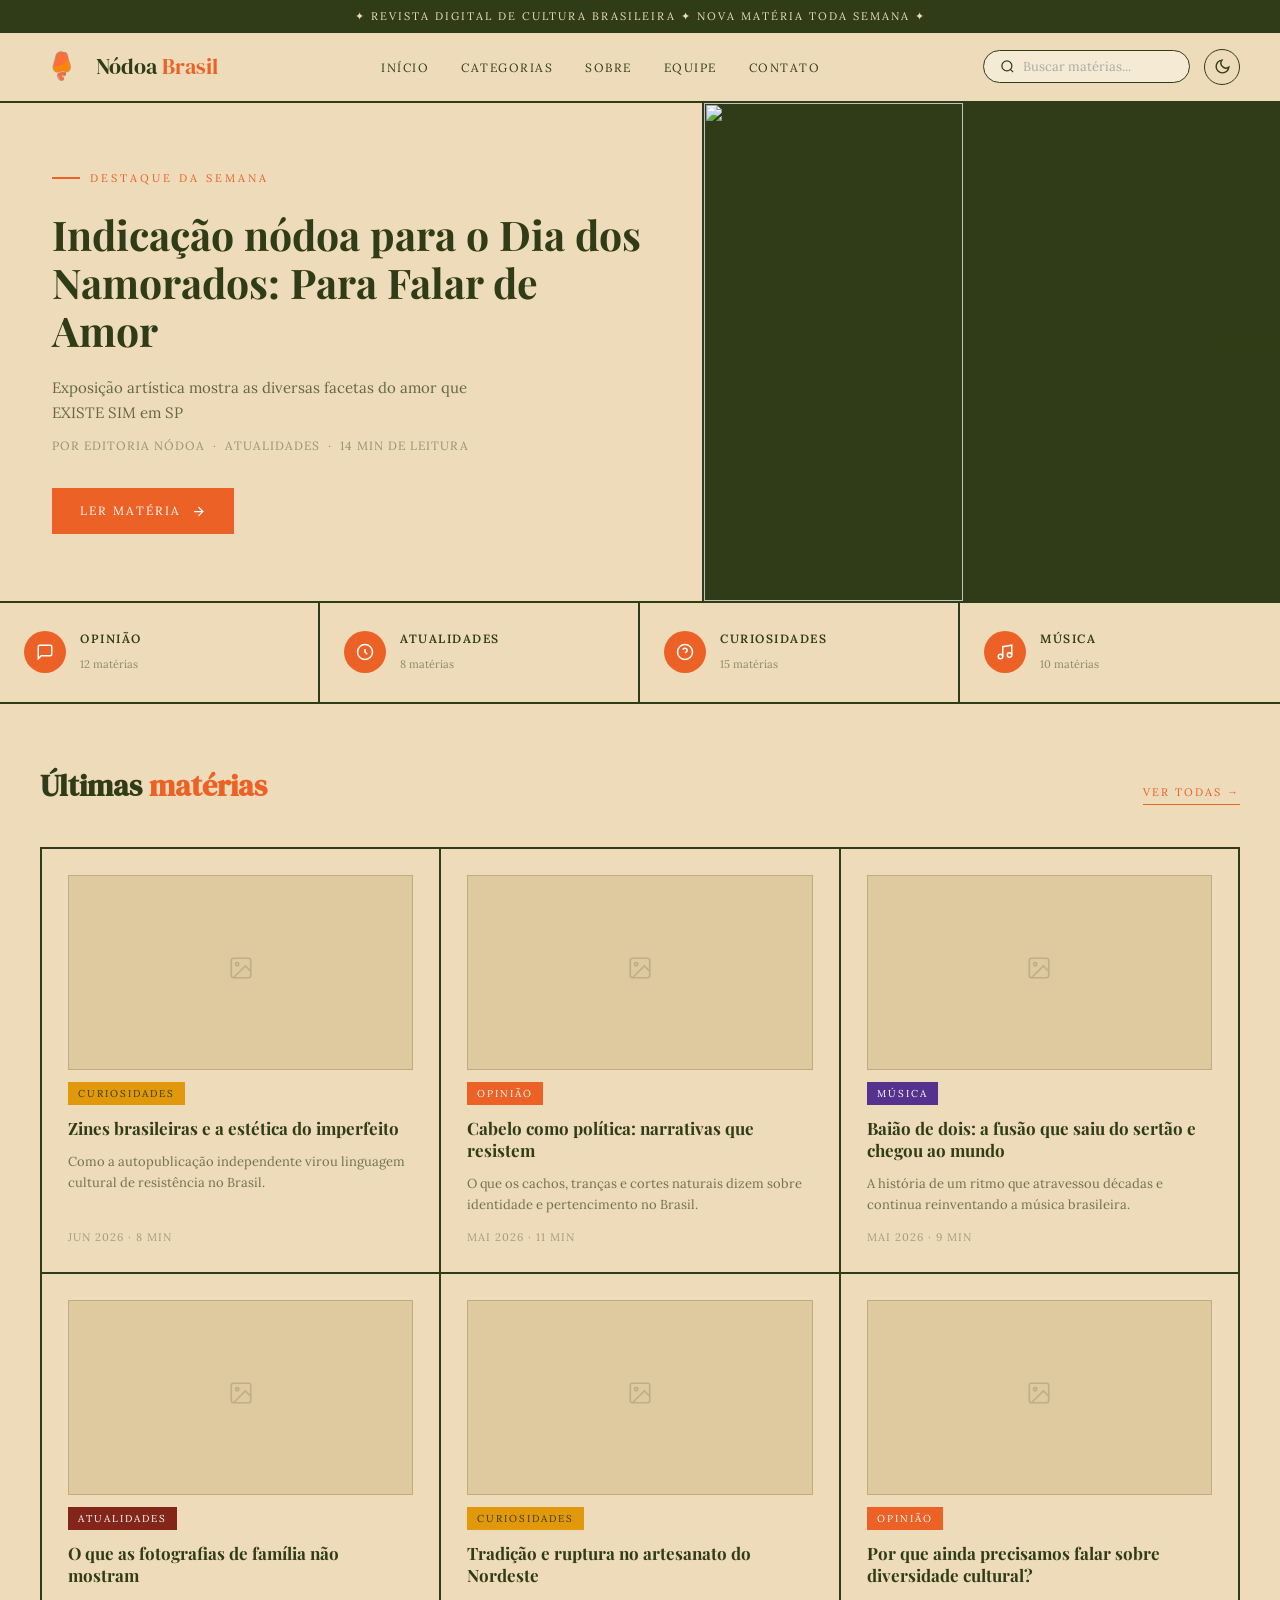
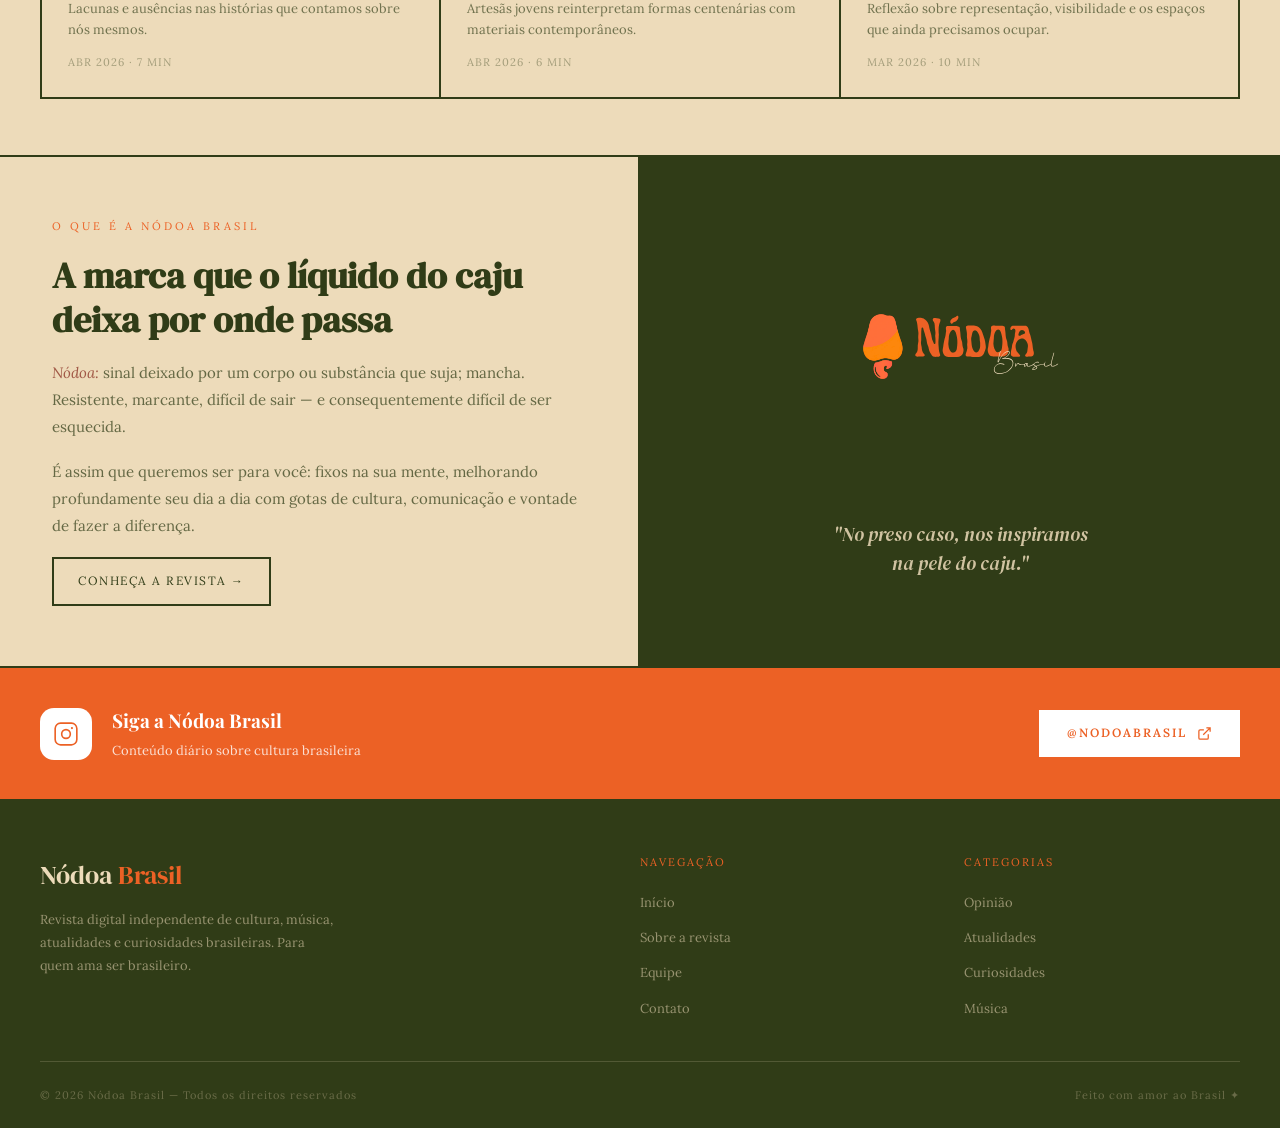
==== commit a816a5dc: "Update index.html" ====
--- a/index.html
+++ b/index.html
@@ -645,7 +645,7 @@
           Para adicionar sua imagem, substitua o bloco abaixo por:
           <img src="imagens/destaque.jpg" alt="Descrição da imagem" />
         -->
-        <img src="exposicao.png" alt="" />
+        <img src="expo1.png" alt="" />
           <svg viewBox="0 0 24 24" fill="none" stroke-width="1.5"><rect x="3" y="3" width="18" height="18" rx="2"/><circle cx="8.5" cy="8.5" r="1.5"/><path d="M21 15l-5-5L5 21"/></svg>
           <span>Imagem de capa</span>
         </div>
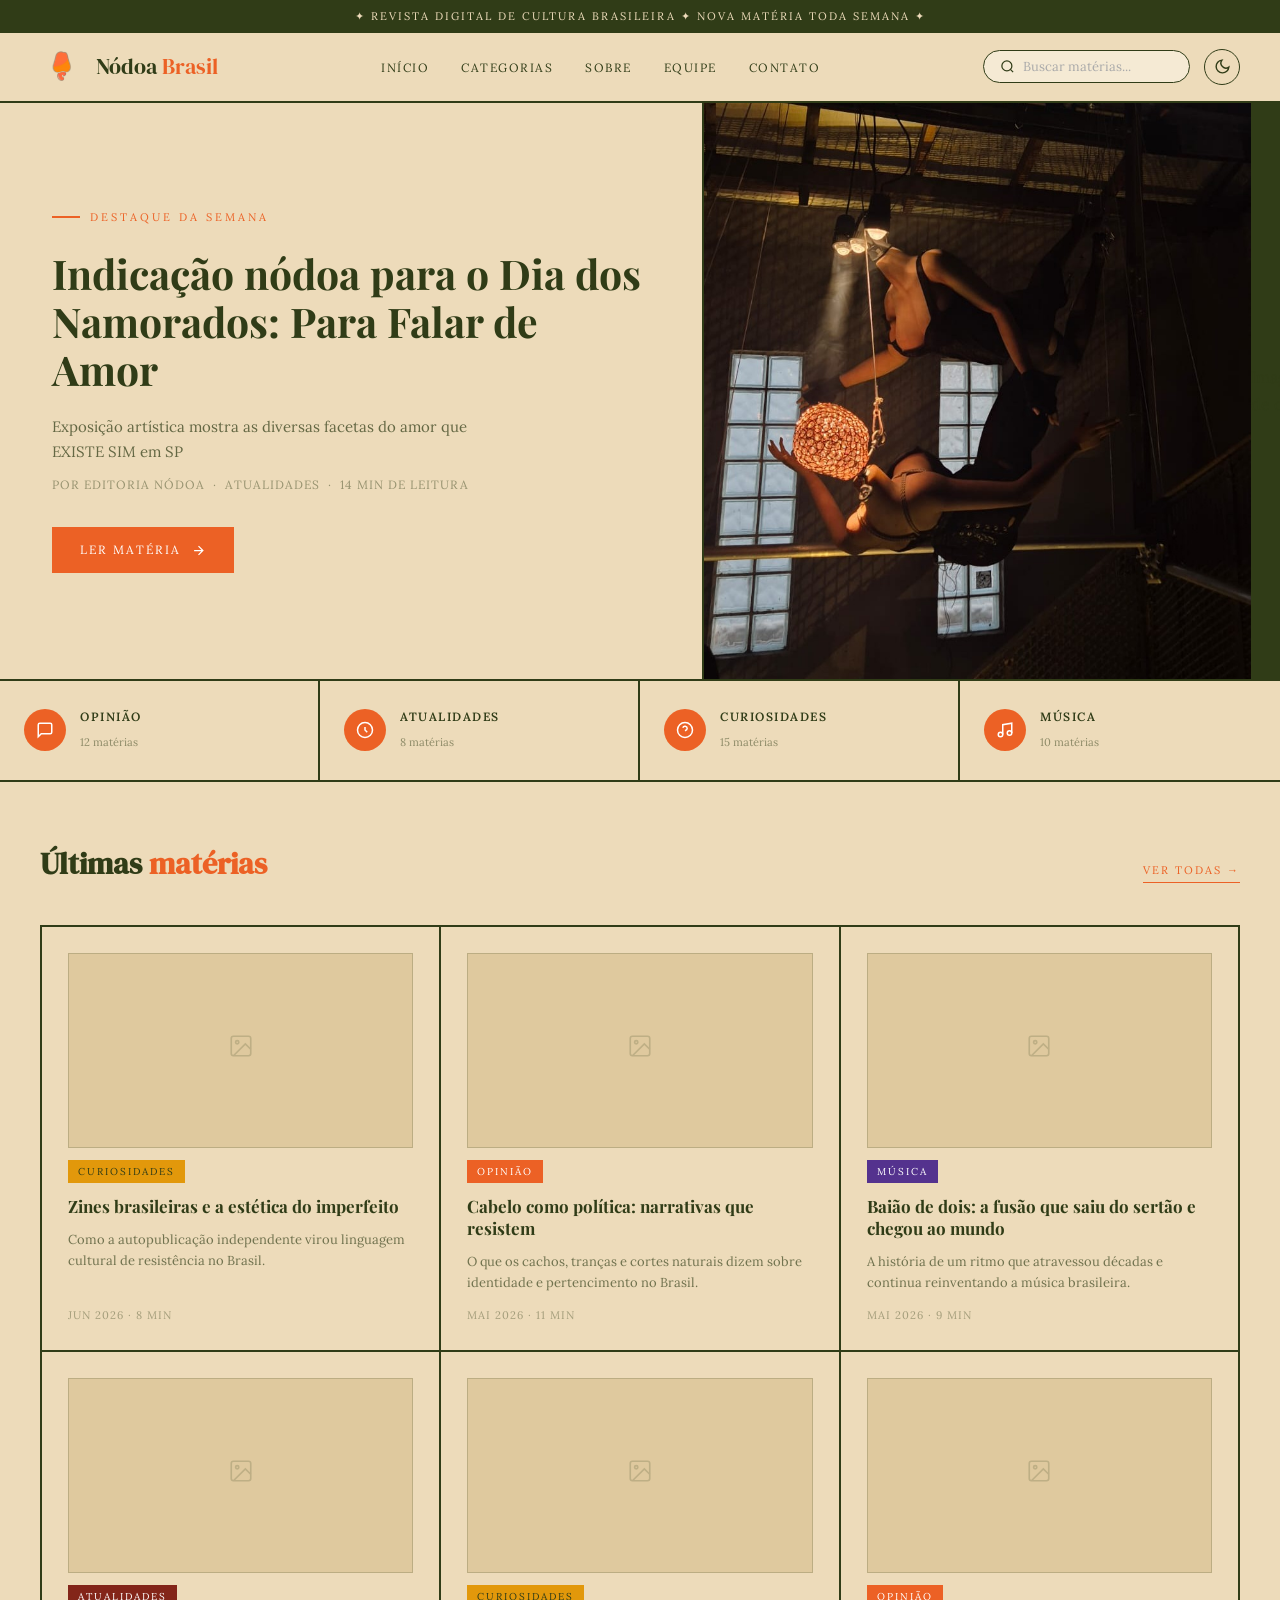
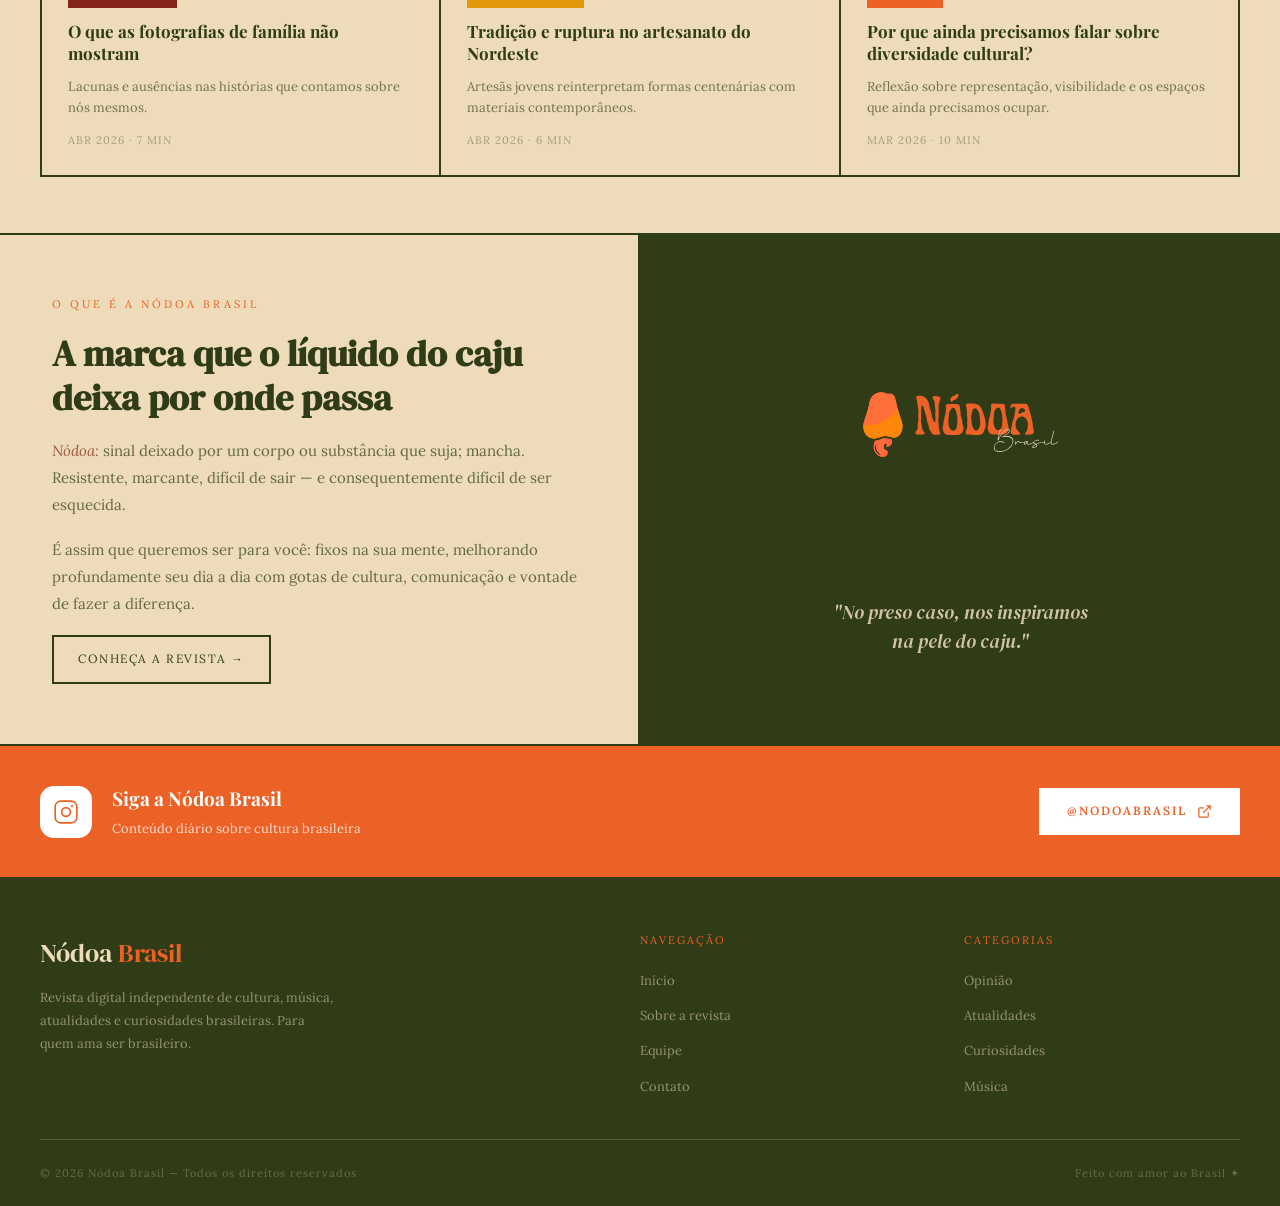
==== commit 5e95c76b: "Update index.html" ====
--- a/index.html
+++ b/index.html
@@ -645,8 +645,8 @@
           Para adicionar sua imagem, substitua o bloco abaixo por:
           <img src="imagens/destaque.jpg" alt="Descrição da imagem" />
         -->
-        <img src="expo1.png" alt="" />
-          <svg viewBox="0 0 24 24" fill="none" stroke-width="1.5"><rect x="3" y="3" width="18" height="18" rx="2"/><circle cx="8.5" cy="8.5" r="1.5"/><path d="M21 15l-5-5L5 21"/></svg>
+        <img src="foto2.JPG" alt="" />
+          <svg viewBox="0 0 24 24" fill="none" stroke-width="1.5"><rect x="3" y="3" width="24" height="24" rx="2"/><circle cx="8.5" cy="8.5" r="1.5"/><path d="M21 15l-5-5L5 21"/></svg>
           <span>Imagem de capa</span>
         </div>
       </div>
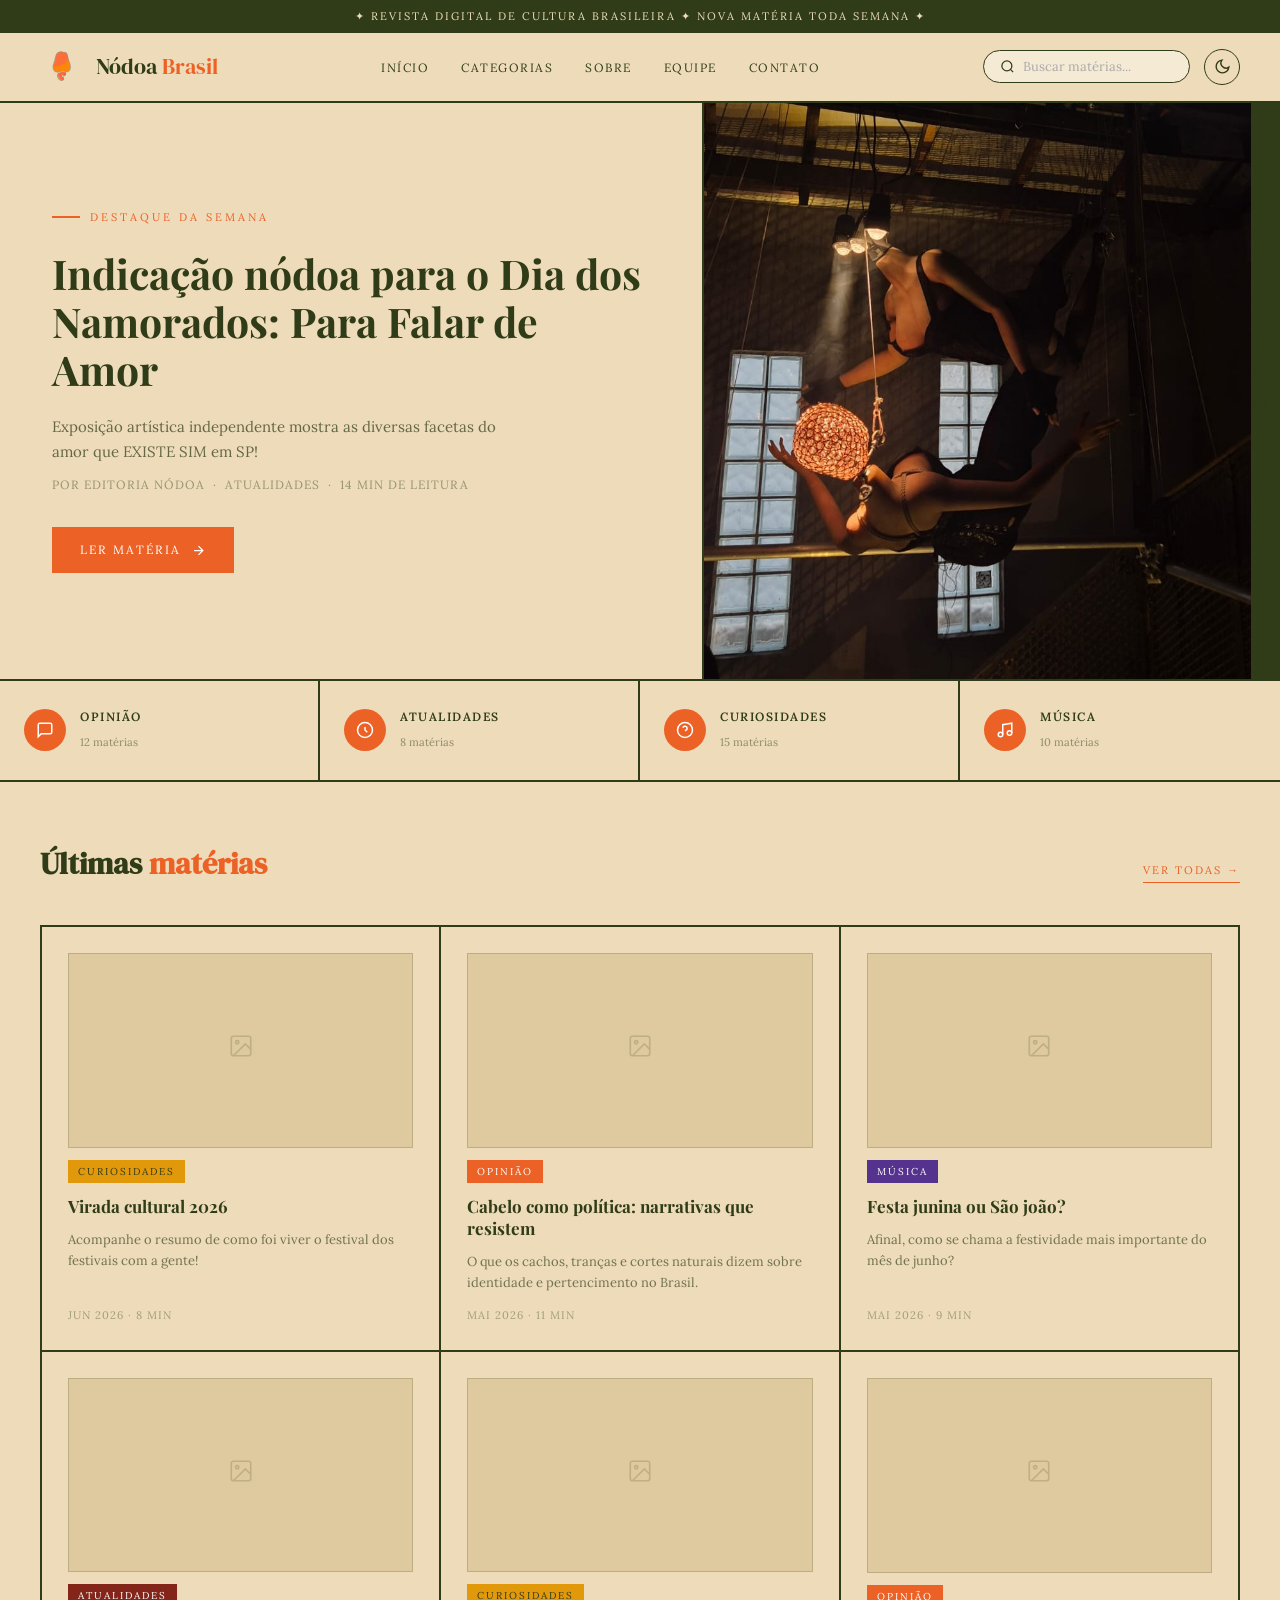
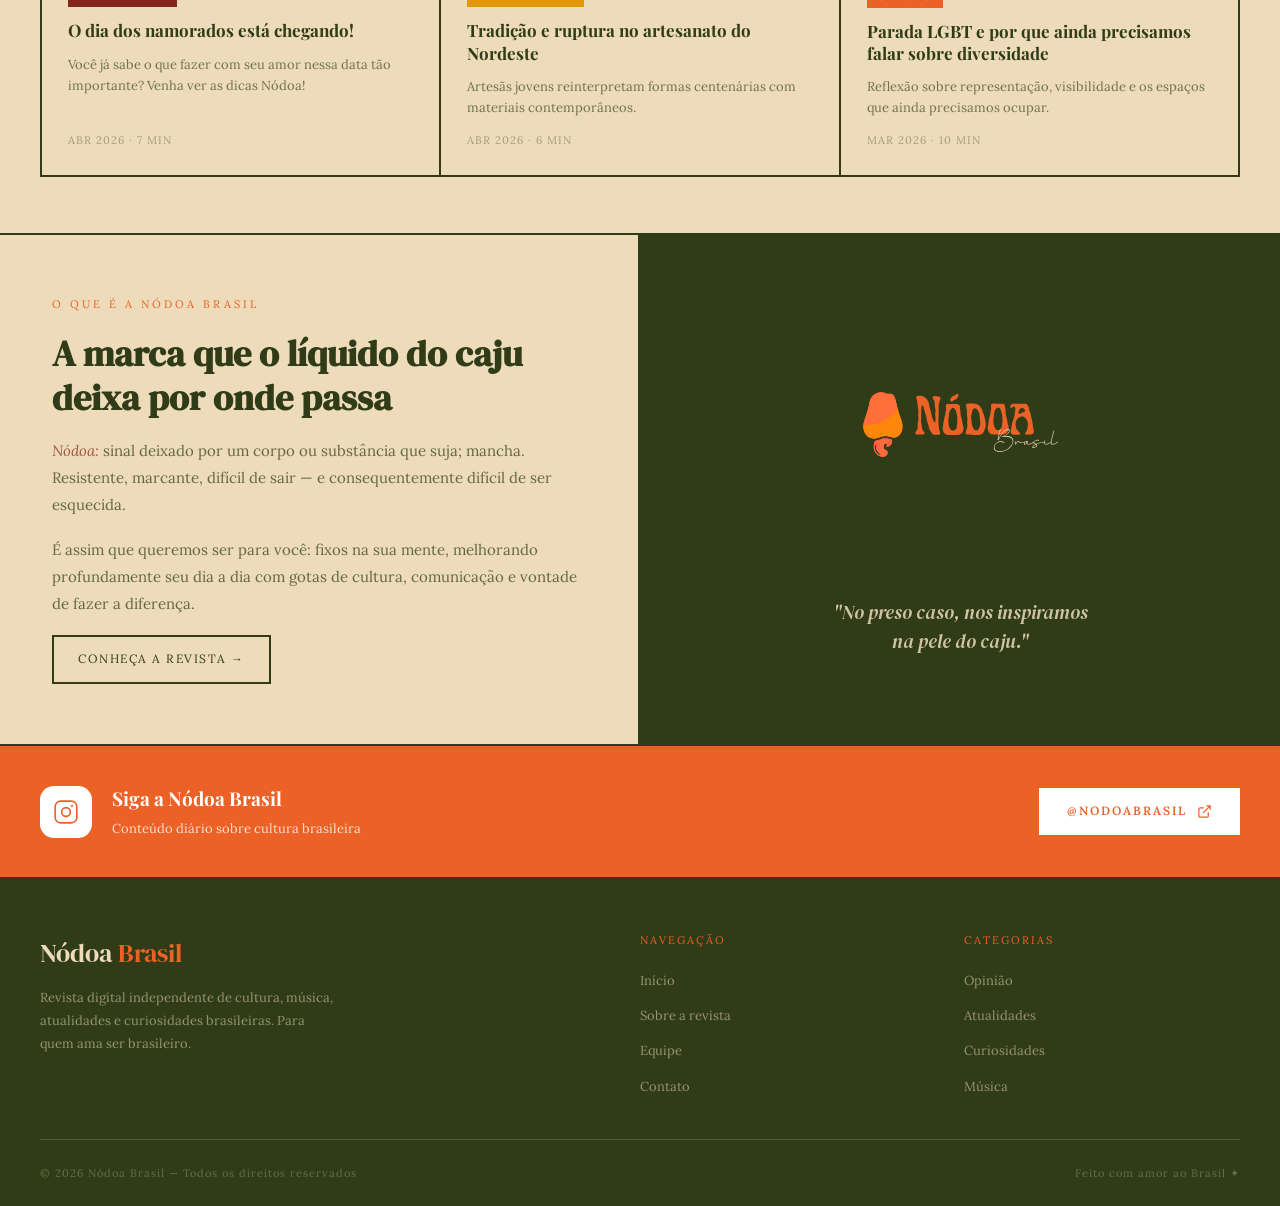
==== commit 0f7422da: "Update index.html" ====
--- a/index.html
+++ b/index.html
@@ -633,7 +633,7 @@
       <div class="hero-content">
         <span class="hero-tag">Destaque da semana</span>
         <h1 class="hero-title">Indicação nódoa para o Dia dos Namorados: Para Falar de Amor</h1>
-        <p class="hero-excerpt">Exposição artística mostra as diversas facetas do amor que EXISTE SIM em SP</p>
+        <p class="hero-excerpt">Exposição artística independente mostra as diversas facetas do amor que EXISTE SIM em SP!</p>
         <p class="hero-meta">Por Editoria Nódoa &nbsp;·&nbsp; Atualidades &nbsp;·&nbsp; 14 min de leitura</p>
         <a href="materia.html" class="btn-ler">
           Ler matéria
@@ -706,8 +706,8 @@
             <div class="card-img-ph"><svg viewBox="0 0 24 24" fill="none" stroke-width="1.5"><rect x="3" y="3" width="18" height="18" rx="2"/><circle cx="8.5" cy="8.5" r="1.5"/><path d="M21 15l-5-5L5 21"/></svg></div>
           </div>
           <span class="tag tag-cu">Curiosidades</span>
-          <h3 class="card-titulo">Zines brasileiras e a estética do imperfeito</h3>
-          <p class="card-exc">Como a autopublicação independente virou linguagem cultural de resistência no Brasil.</p>
+          <h3 class="card-titulo">Virada cultural 2026</h3>
+          <p class="card-exc">Acompanhe o resumo de como foi viver o festival dos festivais com a gente!</p>
           <p class="card-meta">Jun 2026 · 8 min</p>
         </a>
 
@@ -726,8 +726,8 @@
             <div class="card-img-ph"><svg viewBox="0 0 24 24" fill="none" stroke-width="1.5"><rect x="3" y="3" width="18" height="18" rx="2"/><circle cx="8.5" cy="8.5" r="1.5"/><path d="M21 15l-5-5L5 21"/></svg></div>
           </div>
           <span class="tag tag-mu">Música</span>
-          <h3 class="card-titulo">Baião de dois: a fusão que saiu do sertão e chegou ao mundo</h3>
-          <p class="card-exc">A história de um ritmo que atravessou décadas e continua reinventando a música brasileira.</p>
+          <h3 class="card-titulo">Festa junina ou São joão?</h3>
+          <p class="card-exc">Afinal, como se chama a festividade mais importante do mês de junho?</p>
           <p class="card-meta">Mai 2026 · 9 min</p>
         </a>
 
@@ -736,8 +736,8 @@
             <div class="card-img-ph"><svg viewBox="0 0 24 24" fill="none" stroke-width="1.5"><rect x="3" y="3" width="18" height="18" rx="2"/><circle cx="8.5" cy="8.5" r="1.5"/><path d="M21 15l-5-5L5 21"/></svg></div>
           </div>
           <span class="tag tag-at">Atualidades</span>
-          <h3 class="card-titulo">O que as fotografias de família não mostram</h3>
-          <p class="card-exc">Lacunas e ausências nas histórias que contamos sobre nós mesmos.</p>
+          <h3 class="card-titulo">O dia dos namorados está chegando!</h3>
+          <p class="card-exc">Você já sabe o que fazer com seu amor nessa data tão importante? Venha ver as dicas Nódoa!</p>
           <p class="card-meta">Abr 2026 · 7 min</p>
         </a>
 
@@ -756,7 +756,7 @@
             <div class="card-img-ph"><svg viewBox="0 0 24 24" fill="none" stroke-width="1.5"><rect x="3" y="3" width="18" height="18" rx="2"/><circle cx="8.5" cy="8.5" r="1.5"/><path d="M21 15l-5-5L5 21"/></svg></div>
           </div>
           <span class="tag tag-op">Opinião</span>
-          <h3 class="card-titulo">Por que ainda precisamos falar sobre diversidade cultural?</h3>
+          <h3 class="card-titulo">Parada LGBT e por que ainda precisamos falar sobre diversidade</h3>
           <p class="card-exc">Reflexão sobre representação, visibilidade e os espaços que ainda precisamos ocupar.</p>
           <p class="card-meta">Mar 2026 · 10 min</p>
         </a>
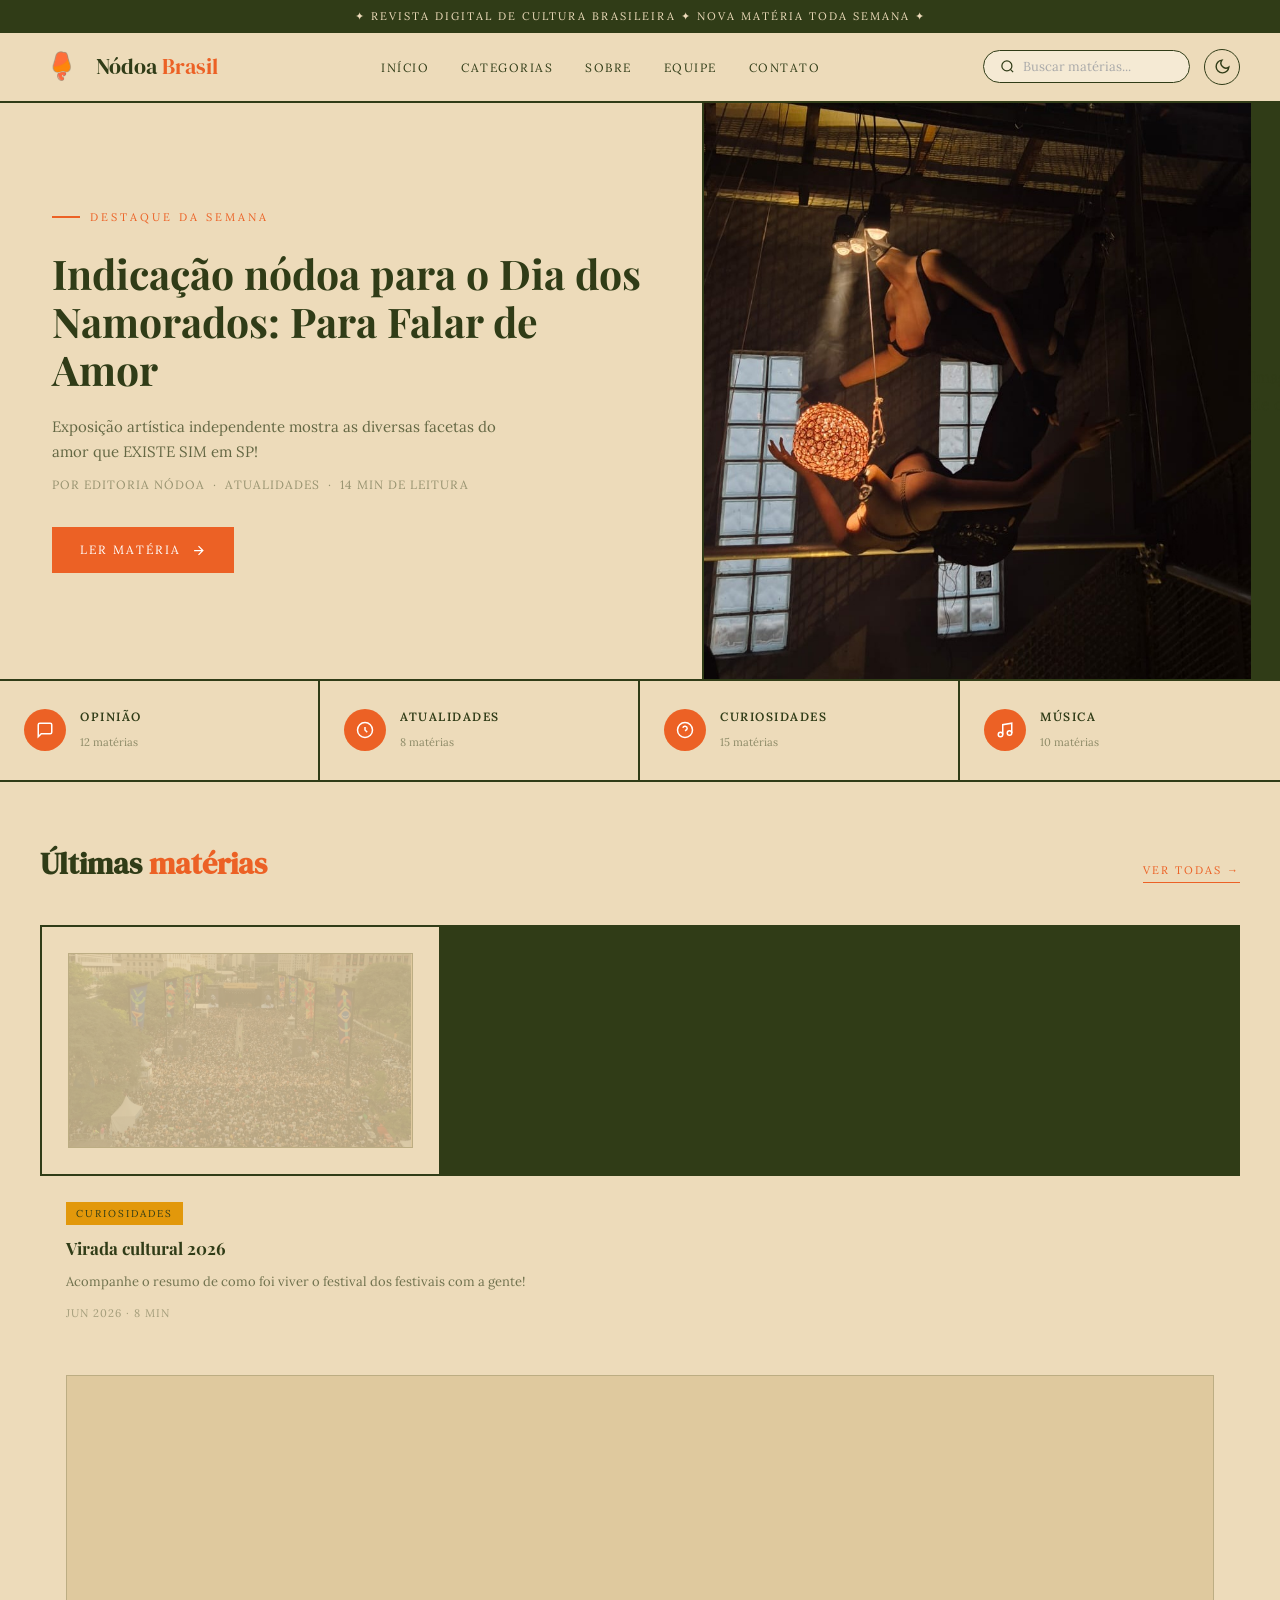
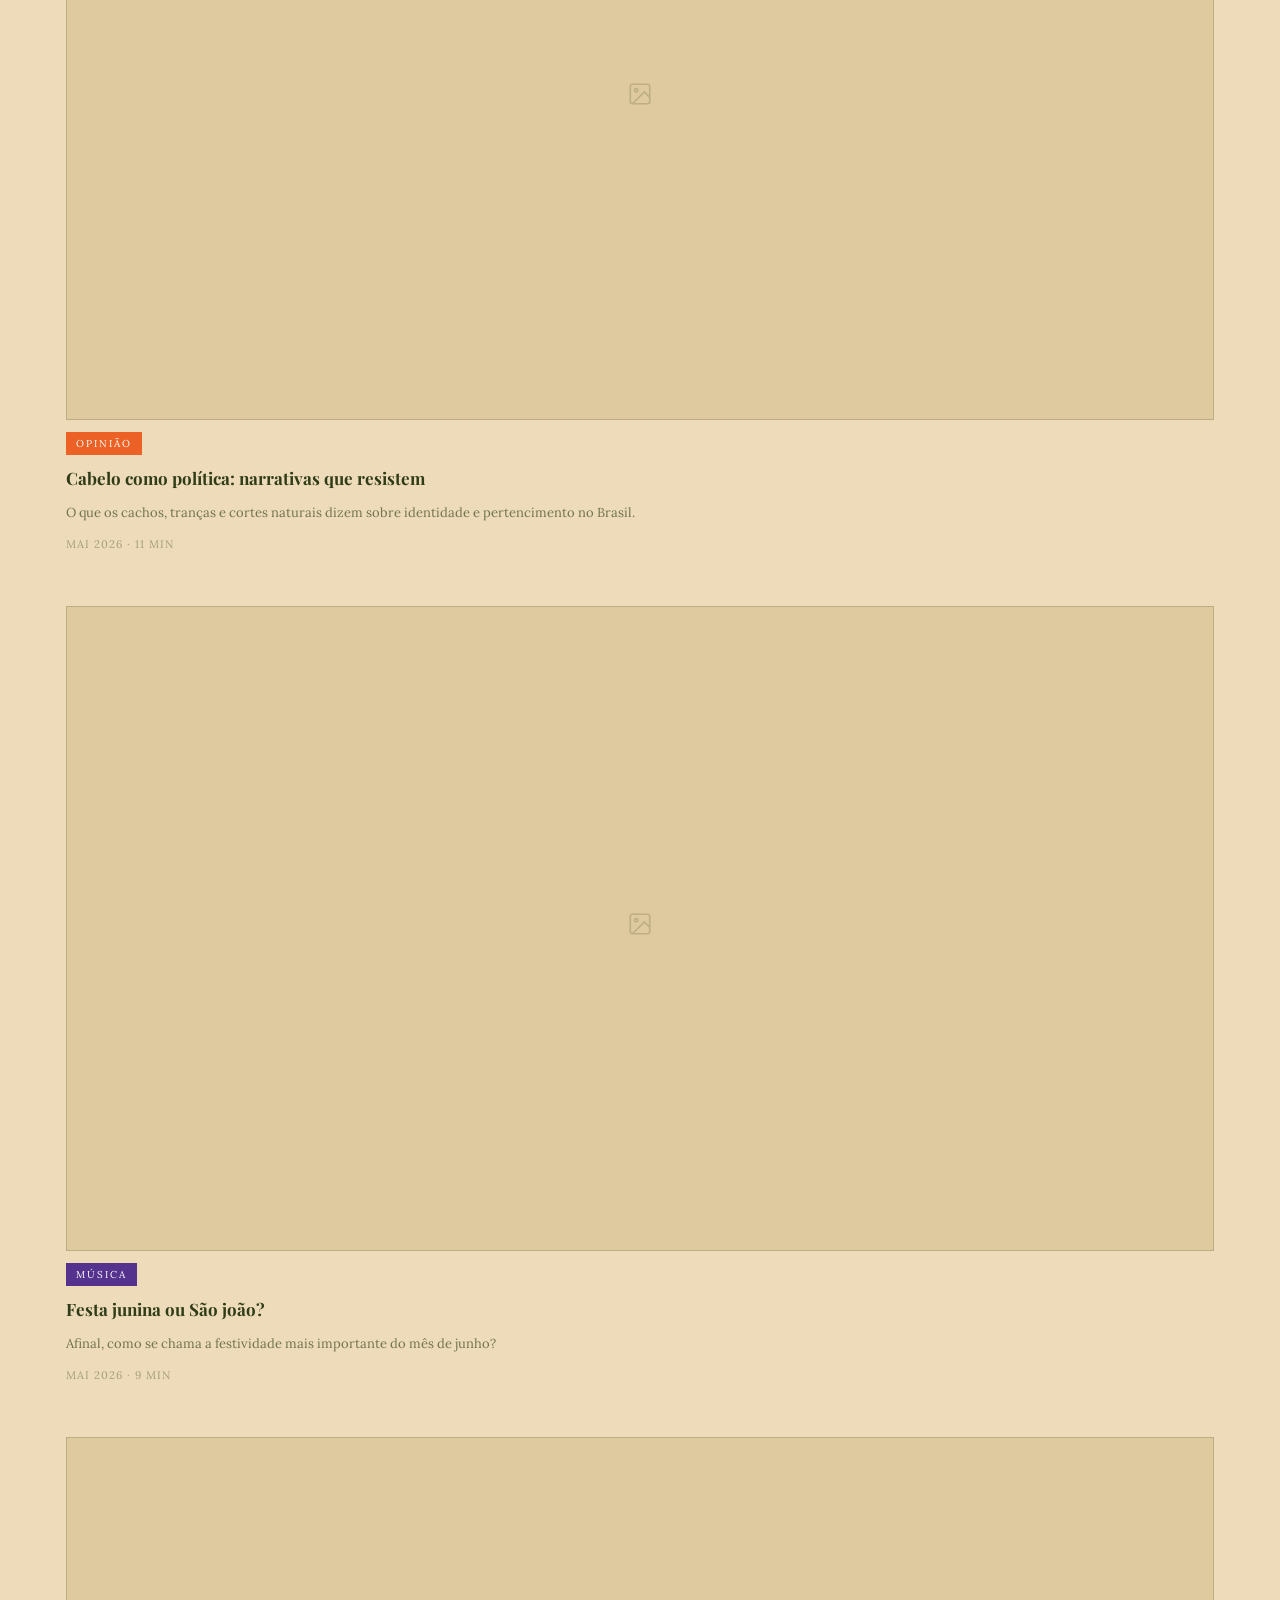
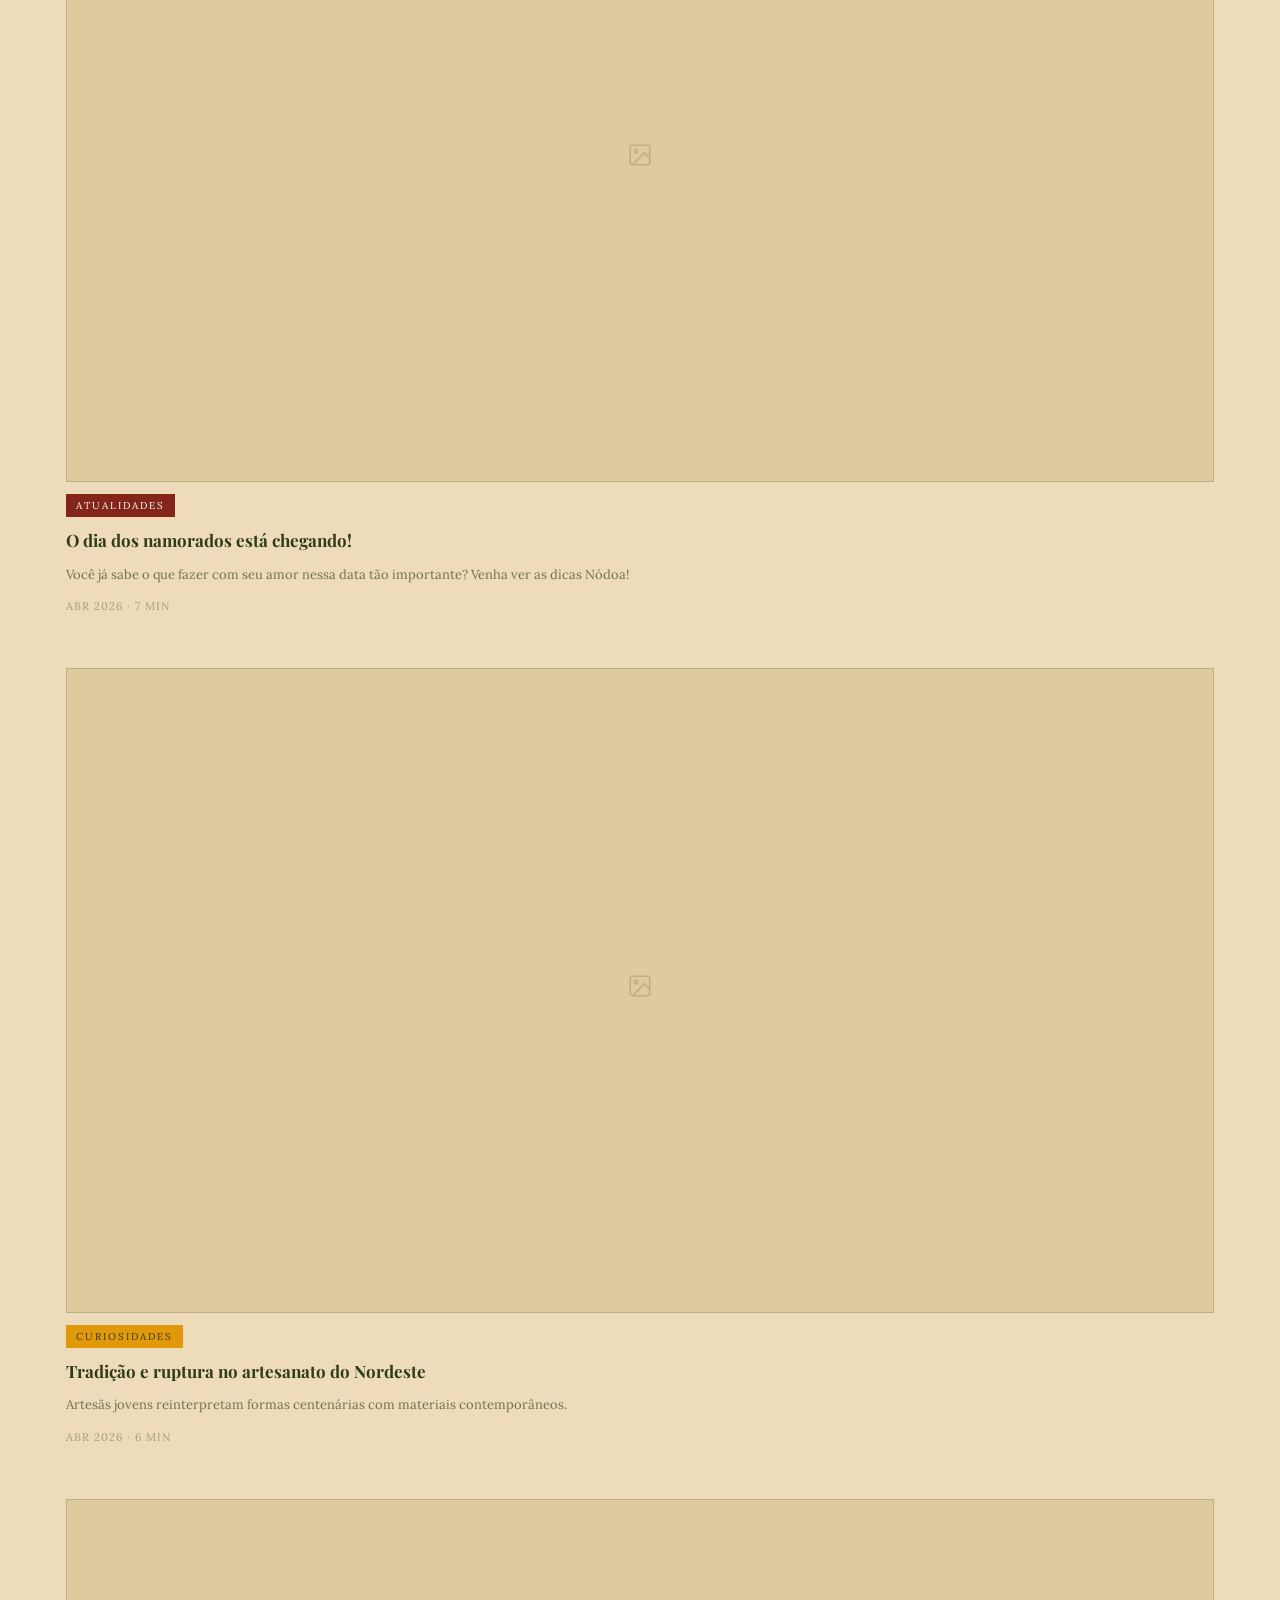
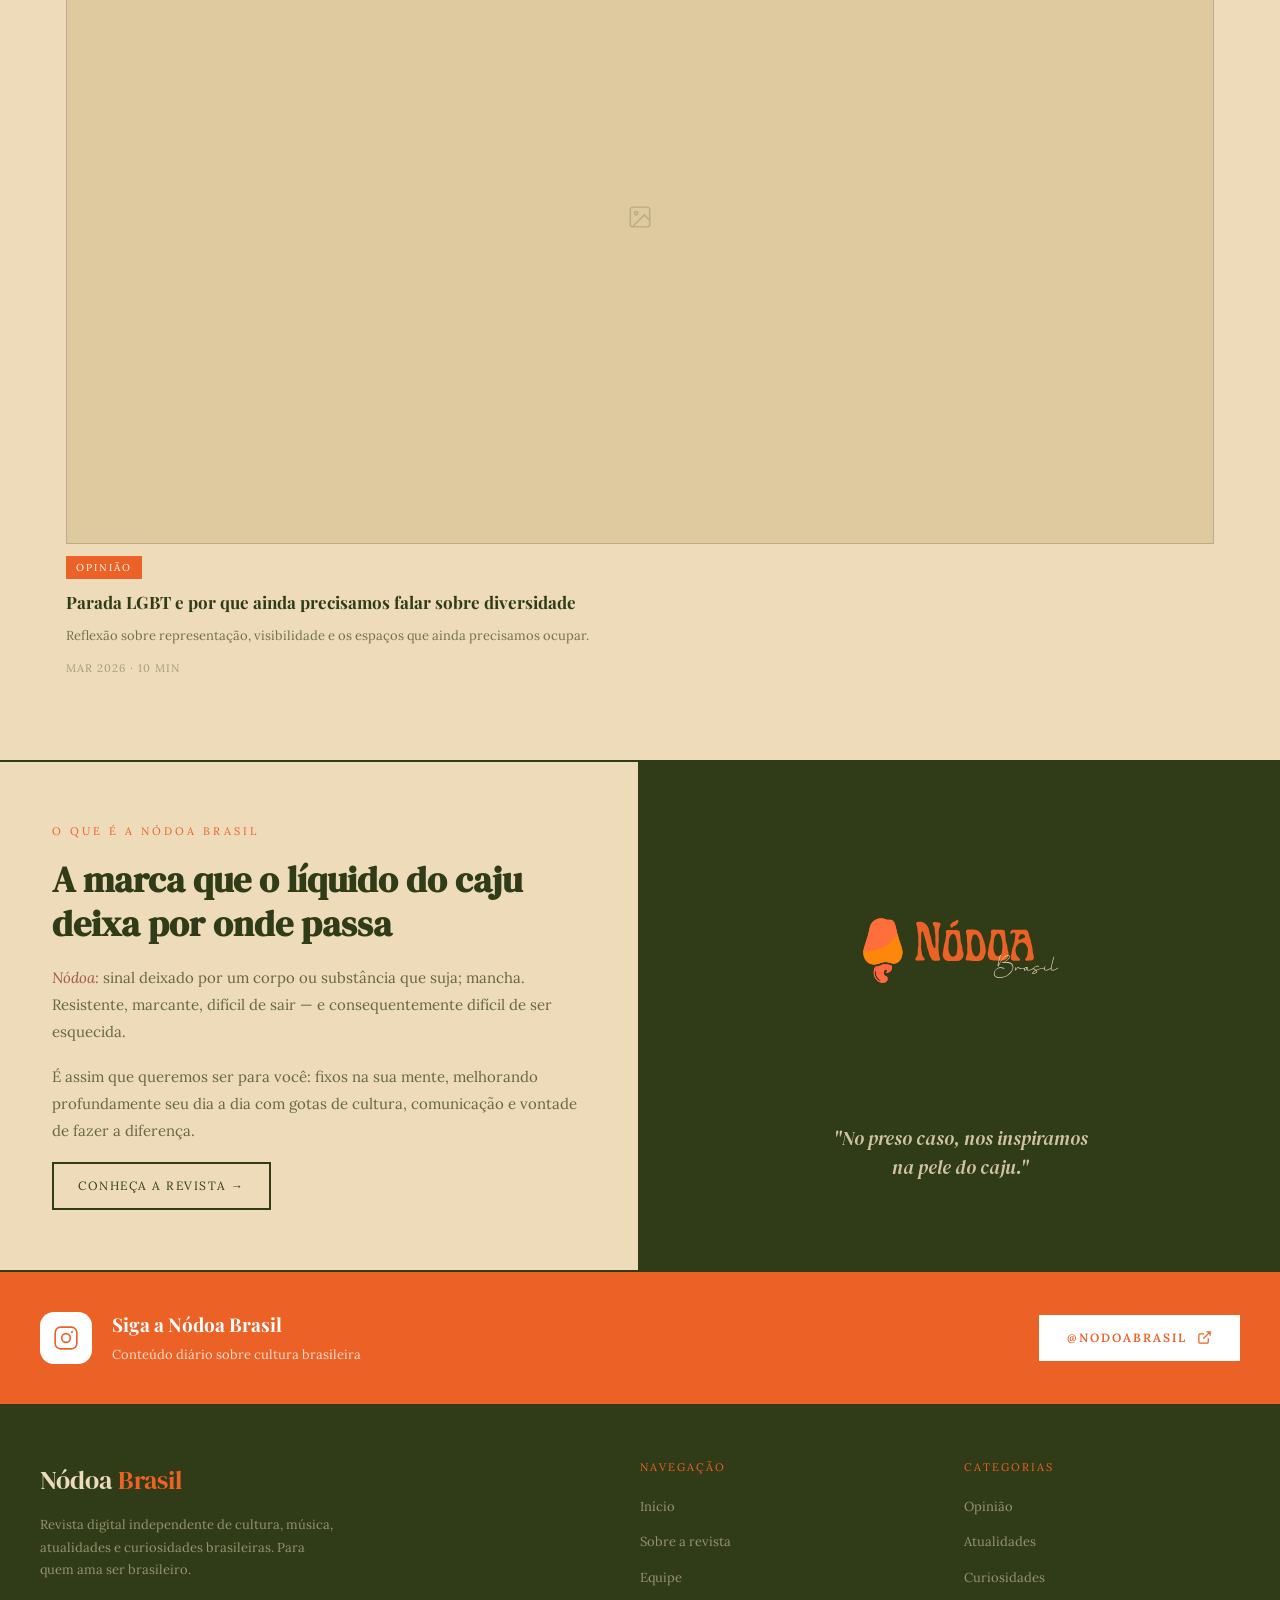
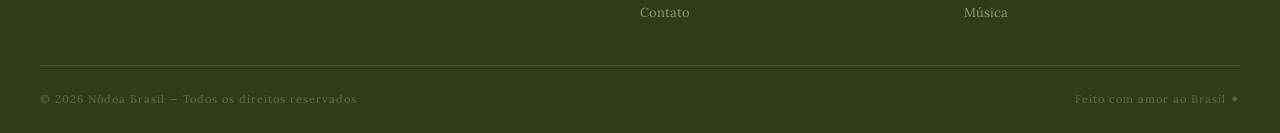
==== commit 71ddc3a6: "Update index.html" ====
--- a/index.html
+++ b/index.html
@@ -703,6 +703,7 @@
         <a href="materia.html" class="card fadein">
           <div class="card-img" aria-hidden="true">
             <!-- <img src="imagens/zines.jpg" alt="Zines espalhadas sobre mesa" /> -->
+            <img src="virada.png" alt="Show lotado na virada cultural 2026"
             <div class="card-img-ph"><svg viewBox="0 0 24 24" fill="none" stroke-width="1.5"><rect x="3" y="3" width="18" height="18" rx="2"/><circle cx="8.5" cy="8.5" r="1.5"/><path d="M21 15l-5-5L5 21"/></svg></div>
           </div>
           <span class="tag tag-cu">Curiosidades</span>
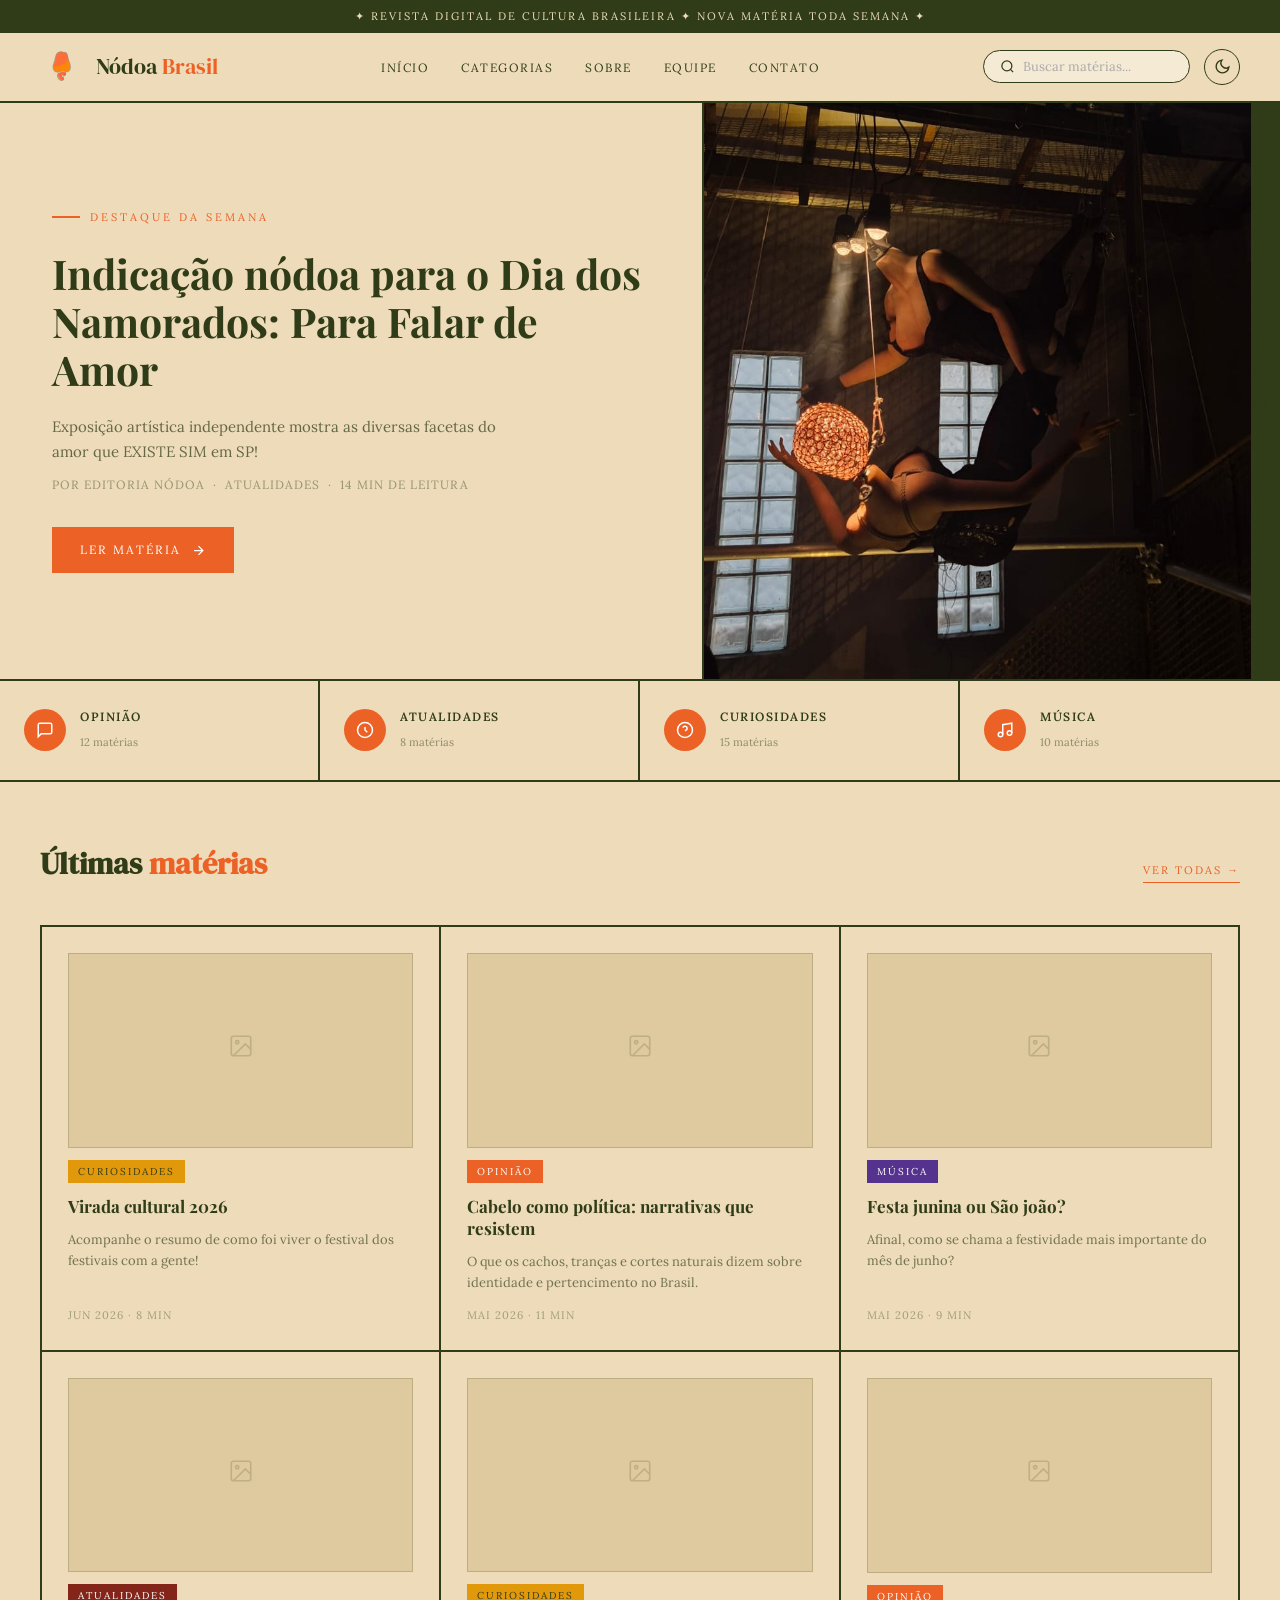
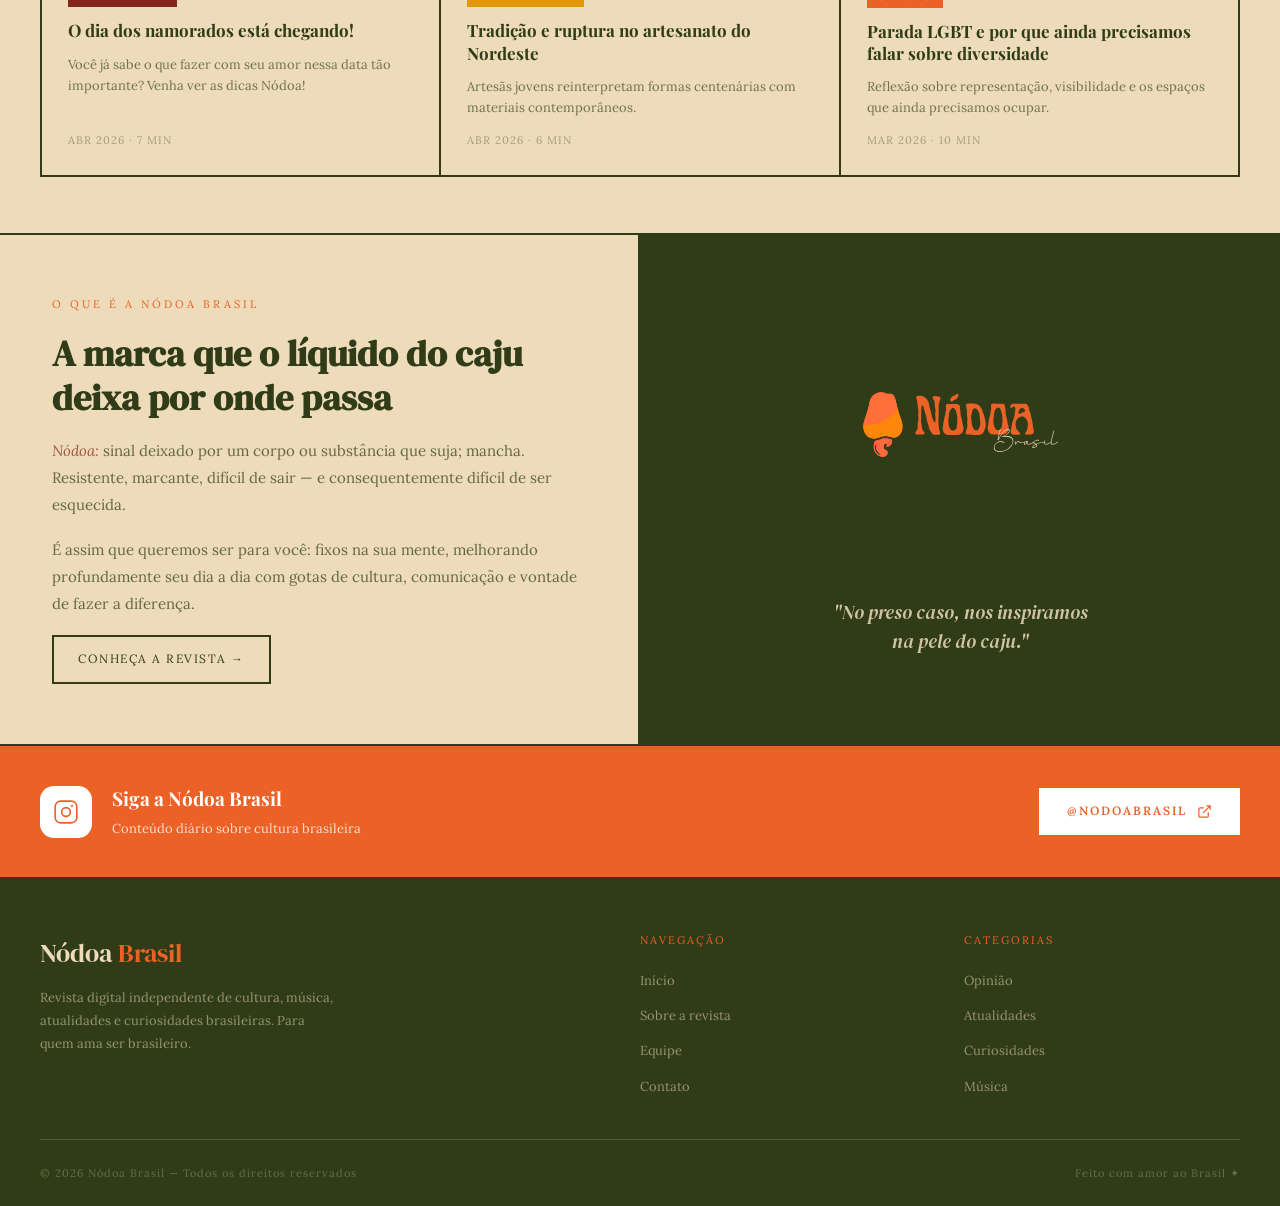
==== commit 36c41229: "Update index.html" ====
--- a/index.html
+++ b/index.html
@@ -703,7 +703,6 @@
         <a href="materia.html" class="card fadein">
           <div class="card-img" aria-hidden="true">
             <!-- <img src="imagens/zines.jpg" alt="Zines espalhadas sobre mesa" /> -->
-            <img src="virada.png" alt="Show lotado na virada cultural 2026"
             <div class="card-img-ph"><svg viewBox="0 0 24 24" fill="none" stroke-width="1.5"><rect x="3" y="3" width="18" height="18" rx="2"/><circle cx="8.5" cy="8.5" r="1.5"/><path d="M21 15l-5-5L5 21"/></svg></div>
           </div>
           <span class="tag tag-cu">Curiosidades</span>
